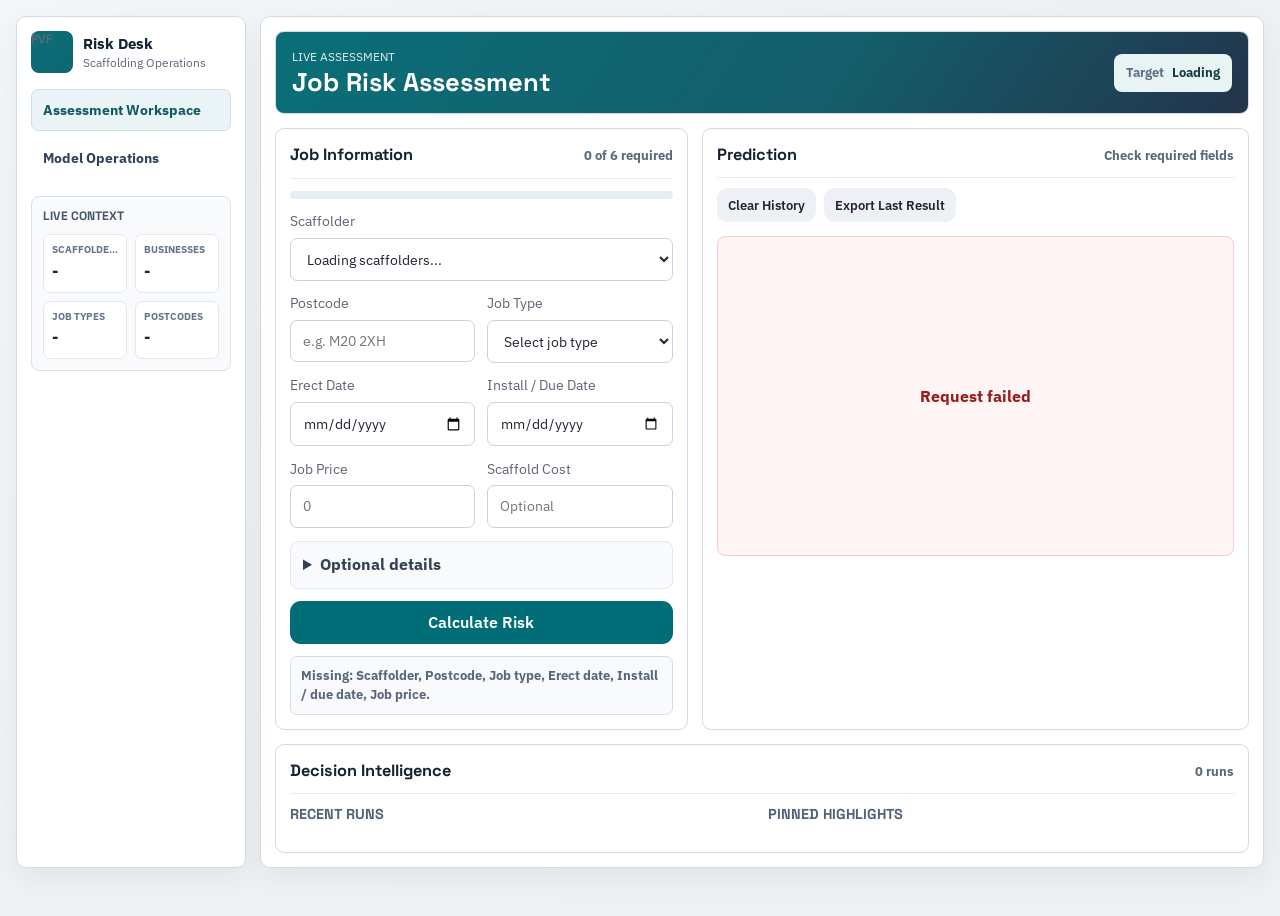
==== templates/worker.html @ be07d706 "Initial commit" ====
<!doctype html>
<html lang="en">
  <head>
    <meta charset="UTF-8" />
    <meta name="viewport" content="width=device-width, initial-scale=1.0" />
    <title>PVF Job Risk Assessment</title>
    <link rel="preconnect" href="https://fonts.googleapis.com" />
    <link rel="preconnect" href="https://fonts.gstatic.com" crossorigin />
    <link
      href="https://fonts.googleapis.com/css2?family=Space+Grotesk:wght@500;600;700&family=IBM+Plex+Sans:wght@400;500;600&display=swap"
      rel="stylesheet"
    />
    <link rel="stylesheet" href="/static/css/style.css" />
  </head>
  <body class="layout-worker ux-v2" data-default-dataset="{{ default_dataset_path }}">
    <main class="shell-v2">
      <aside class="rail-v2">
        <div class="rail-brand">
          <span class="rail-logo">PVF</span>
          <div>
            <strong>Risk Desk</strong>
            <span>Scaffolding Operations</span>
          </div>
        </div>
        <nav class="rail-nav">
          <a class="active" href="/">Assessment Workspace</a>
          <a href="/dev">Model Operations</a>
        </nav>
        <section class="rail-context" aria-label="Operational context">
          <h2>Live Context</h2>
          <div class="rail-context-grid">
            <div>
              <span>Scaffolders</span>
              <strong id="context-scaffolders">-</strong>
            </div>
            <div>
              <span>Businesses</span>
              <strong id="context-businesses">-</strong>
            </div>
            <div>
              <span>Job Types</span>
              <strong id="context-job-types">-</strong>
            </div>
            <div>
              <span>Postcodes</span>
              <strong id="context-postcodes">-</strong>
            </div>
          </div>
        </section>
      </aside>

      <section class="workspace-v2">
        <header class="top-v2">
          <div>
            <p class="kicker-v2">Live Assessment</p>
            <h1>Job Risk Assessment</h1>
          </div>
          <span class="model-v2">
            <span>Target</span>
            <strong id="active-model-label">Loading</strong>
          </span>
        </header>

        <section class="grid-v2">
          <form id="worker-job-form" class="panel-v2 form-v2">
            <div class="panel-head-v2">
              <h2>Job Information</h2>
              <span id="form-progress-label">0 of 6 required</span>
            </div>
            <div class="form-progress-v2" aria-hidden="true">
              <span id="form-progress-bar"></span>
            </div>

            <label>
              Scaffolder
              <select id="scaffold-partner" required>
                <option value="">Loading scaffolders...</option>
              </select>
            </label>

            <div class="risk-row">
              <label>
                Postcode
                <input id="homeowner-postcode" type="text" list="postcode-list" placeholder="e.g. M20 2XH" required />
                <datalist id="postcode-list"></datalist>
              </label>
              <label>
                Job Type
                <select id="scaffold-purpose" required>
                  <option value="">Select job type</option>
                </select>
              </label>
            </div>

            <div class="risk-row">
              <label>
                Erect Date
                <input id="start-date" type="date" required />
              </label>
              <label>
                Install / Due Date
                <input id="due-date" type="date" required />
              </label>
            </div>

            <div class="risk-row">
              <label>
                Job Price
                <input id="budget-revenue" type="number" step="any" placeholder="0" required />
              </label>
              <label>
                Scaffold Cost
                <input id="budget-cost" type="number" step="any" placeholder="Optional" />
              </label>
            </div>

            <details class="risk-optional">
              <summary>Optional details</summary>
              <label>
                Business
                <select id="business-name">
                  <option value="">Loading businesses...</option>
                </select>
              </label>
              <label>
                Scaffold Location
                <select id="scaffold-location">
                  <option value="">Select location</option>
                </select>
              </label>
              <label>
                Notes
                <textarea id="job-notes" rows="3" placeholder="Access, site concerns, client instructions"></textarea>
              </label>
            </details>

            <button id="predict-job-btn" class="btn primary" type="button">Calculate Risk</button>
            <div class="input-readiness" id="input-readiness">
              Complete the required fields to unlock an operational risk assessment.
            </div>
          </form>

          <section class="panel-v2 results-v2" aria-live="polite">
            <div class="panel-head-v2">
              <h2>Prediction</h2>
              <span id="risk-state">Waiting for job details</span>
            </div>
            <div class="app-tools-v2">
              <button id="clear-history-btn" class="btn">Clear History</button>
              <button id="export-last-btn" class="btn">Export Last Result</button>
            </div>
            <div id="worker-output" class="risk-output">
              <div class="risk-empty">
                <strong>No prediction yet</strong>
                <span>Waiting for job details</span>
              </div>
            </div>
          </section>
        </section>

        <section class="panel-v2 intelligence-v2">
          <div class="panel-head-v2">
            <h2>Decision Intelligence</h2>
            <span id="history-count-label">0 runs</span>
          </div>
          <div class="intelligence-grid-v2">
            <section>
              <h3>Recent Runs</h3>
              <div id="history-list" class="history-list"></div>
            </section>
            <section>
              <h3>Pinned Highlights</h3>
              <div id="pinned-highlights" class="pinned-highlights"></div>
            </section>
          </div>
        </section>
      </section>
    </main>

    <script src="/static/js/worker.js"></script>
  </body>
</html>
---- static/css/style.css ----
:root {
  --bg: #f4f6ef;
  --card: #ffffff;
  --ink: #1e2430;
  --muted: #5d6574;
  --line: #d8dde6;
  --primary: #006d77;
  --accent: #d66a2c;
  --primary-soft: #e6f5f7;
  --accent-soft: #fff1e8;
  --shadow: 0 16px 40px rgba(20, 33, 61, 0.08);
}

* {
  box-sizing: border-box;
}

body {
  margin: 0;
  font-family: "IBM Plex Sans", sans-serif;
  color: var(--ink);
  background: #f5f6f8;
  min-height: 100vh;
  line-height: 1.45;
}

.layout-home {
  background: radial-gradient(circle at 10% 20%, #eef5eb 0%, var(--bg) 40%, #f8f4ea 100%);
}

.layout-home .bg-orb {
  position: fixed;
  z-index: 0;
  border-radius: 999px;
  filter: blur(1px);
  opacity: 0.25;
  pointer-events: none;
  animation: float 12s ease-in-out infinite;
}

.layout-home .orb-a {
  width: 420px;
  height: 420px;
  top: -120px;
  right: -100px;
  background: #99d6d8;
}

.layout-home .orb-b {
  width: 360px;
  height: 360px;
  bottom: -120px;
  left: -80px;
  background: #ffd0b6;
  animation-delay: 2s;
}

.page {
  position: relative;
  z-index: 1;
  width: min(1200px, 94vw);
  margin: 2.2rem auto 4rem;
  display: grid;
  gap: 1.25rem;
}

.hero {
  background: linear-gradient(135deg, #0f766e 0%, #2c7a7b 58%, #f4a261 100%);
  color: #fff;
  border-radius: 1.1rem;
  padding: 2rem;
  box-shadow: var(--shadow);
  animation: reveal 0.6s ease;
}

.eyebrow {
  text-transform: uppercase;
  letter-spacing: 0.08em;
  font-size: 0.74rem;
  margin: 0 0 0.5rem;
  opacity: 0.9;
}

h1,
h2,
h3,
h4 {
  font-family: "Space Grotesk", sans-serif;
  margin: 0;
}

h1 {
  font-size: clamp(1.8rem, 3vw, 2.8rem);
  margin-bottom: 0.45rem;
}

h2 {
  margin-bottom: 1rem;
  font-size: 1.3rem;
}

.hero-copy {
  margin: 0;
  max-width: 70ch;
}

.card {
  background: var(--card);
  border: 1px solid rgba(15, 118, 110, 0.14);
  border-radius: 1rem;
  padding: 1.35rem;
  box-shadow: var(--shadow);
  animation: reveal 0.5s ease;
}

.grid {
  display: grid;
  gap: 0.85rem;
}

.grid.two {
  grid-template-columns: repeat(2, minmax(0, 1fr));
}

label {
  display: flex;
  flex-direction: column;
  gap: 0.35rem;
  font-size: 0.9rem;
  color: var(--muted);
}

label.wide {
  grid-column: span 2;
}

input,
select,
textarea,
button {
  font: inherit;
}

input,
select,
textarea {
  width: 100%;
  padding: 0.62rem 0.72rem;
  border: 1px solid var(--line);
  border-radius: 0.65rem;
  background: #fff;
  color: var(--ink);
}

textarea {
  resize: vertical;
}

input:focus,
select:focus,
textarea:focus {
  border-color: var(--primary);
  outline: 2px solid color-mix(in srgb, var(--primary) 30%, transparent);
}

.actions {
  display: flex;
  flex-wrap: wrap;
  gap: 0.6rem;
  margin: 1rem 0 0.45rem;
}

.btn {
  border: none;
  border-radius: 0.68rem;
  padding: 0.62rem 0.92rem;
  font-weight: 600;
  color: var(--ink);
  background: #edf1f6;
  cursor: pointer;
  transition: transform 0.12s ease, box-shadow 0.12s ease, background 0.12s ease;
}

.btn:hover {
  transform: translateY(-1px);
  box-shadow: 0 6px 20px rgba(0, 0, 0, 0.08);
}

.btn.primary {
  color: #fff;
  background: var(--primary);
}

.btn.accent {
  color: #fff;
  background: var(--accent);
}

.output {
  margin-top: 0.75rem;
  border-top: 1px dashed var(--line);
  padding-top: 0.85rem;
}

.output-box {
  background: #f7fafc;
  border: 1px solid #e4ebf4;
  border-radius: 0.75rem;
  padding: 0.8rem;
  overflow: auto;
}

.output-box.error {
  background: #fff5f5;
  border-color: #ffcccd;
}

.pill-row {
  display: flex;
  flex-wrap: wrap;
  gap: 0.55rem;
  margin-bottom: 0.85rem;
}

.pill {
  background: var(--primary-soft);
  border: 1px solid #cdebed;
  border-radius: 999px;
  padding: 0.34rem 0.7rem;
  font-size: 0.84rem;
}

.pill.accent {
  background: var(--accent-soft);
  border-color: #ffd7be;
}

.intake-form {
  margin-top: 0.4rem;
  display: grid;
  grid-template-columns: repeat(3, minmax(0, 1fr));
  gap: 0.8rem;
}

.profile-card {
  background: #f9fbff;
  border: 1px solid #dce5f5;
  border-radius: 0.9rem;
  padding: 0.95rem;
  margin-top: 0.8rem;
}

.profile-title {
  font-size: 1.1rem;
}

.profile-subtitle {
  margin: 0.25rem 0 0.85rem;
  color: var(--muted);
  font-size: 0.9rem;
}

.metrics-grid {
  display: grid;
  grid-template-columns: repeat(4, minmax(0, 1fr));
  gap: 0.55rem;
  margin-bottom: 0.8rem;
}

.metric {
  background: #fff;
  border: 1px solid #e4e9f2;
  border-radius: 0.7rem;
  padding: 0.55rem;
}

.metric .label {
  font-size: 0.76rem;
  color: var(--muted);
}

.metric .value {
  font-family: "Space Grotesk", sans-serif;
  font-size: 1.01rem;
  margin-top: 0.22rem;
}

.profile-columns {
  display: grid;
  grid-template-columns: repeat(2, minmax(0, 1fr));
  gap: 0.7rem;
}

.profile-panel {
  margin-top: 0.65rem;
}

.profile-panel h4 {
  margin-bottom: 0.45rem;
  font-size: 0.97rem;
}

.mini-table {
  background: #fff;
  border: 1px solid #e5e9f2;
  border-radius: 0.7rem;
  overflow: hidden;
}

.mini-table .row {
  display: flex;
  justify-content: space-between;
  gap: 0.5rem;
  padding: 0.45rem 0.55rem;
  border-bottom: 1px solid #eef1f6;
  font-size: 0.84rem;
}

.mini-table .row:last-child {
  border-bottom: none;
}

.table-wrap {
  overflow-x: auto;
  background: #fff;
  border: 1px solid #e5e9f2;
  border-radius: 0.7rem;
}

table {
  width: 100%;
  border-collapse: collapse;
  font-size: 0.83rem;
}

th,
td {
  padding: 0.46rem 0.55rem;
  border-bottom: 1px solid #edf1f7;
  text-align: left;
}

thead th {
  background: #f1f6ff;
}

@keyframes reveal {
  from {
    opacity: 0;
    transform: translateY(10px);
  }
  to {
    opacity: 1;
    transform: translateY(0);
  }
}

@keyframes float {
  0%,
  100% {
    transform: translateY(0);
  }
  50% {
    transform: translateY(14px);
  }
}

@media (max-width: 960px) {
  .grid.two {
    grid-template-columns: 1fr;
  }

  label.wide {
    grid-column: span 1;
  }

  .intake-form {
    grid-template-columns: repeat(2, minmax(0, 1fr));
  }

  .metrics-grid,
  .profile-columns {
    grid-template-columns: repeat(2, minmax(0, 1fr));
  }
}

@media (max-width: 640px) {
  .page {
    width: min(96vw, 1200px);
    margin-top: 1.1rem;
  }

  .hero,
  .card {
    padding: 0.92rem;
  }

  .intake-form,
  .metrics-grid,
  .profile-columns {
    grid-template-columns: 1fr;
  }
}

.worker-shell,
.dev-shell {
  width: min(1240px, calc(100vw - 48px));
  margin: 1.5rem auto 3rem;
  display: grid;
  gap: 14px;
}

.worker-hero,
.dev-hero {
  background: linear-gradient(128deg, #0c7a80 0%, #146f78 62%, #1f2937 100%);
  color: #ffffff;
  border-radius: 8px;
  padding: 18px 20px;
  border: 1px solid #1f5f67;
  box-shadow: 0 12px 34px rgba(16, 24, 40, 0.15);
}

.worker-kicker {
  font-size: 0.76rem;
  letter-spacing: 0.08em;
  text-transform: uppercase;
  margin: 0 0 0.4rem;
  opacity: 0.92;
}

.worker-hero h1,
.dev-hero h1 {
  font-size: clamp(1.55rem, 2.5vw, 2.25rem);
  margin-bottom: 0.35rem;
}

.worker-hero p,
.dev-hero p {
  margin: 0;
  max-width: 72ch;
}

.worker-card {
  background: #fff;
  border: 1px solid #d9e1ea;
  border-radius: 8px;
  padding: 18px;
  box-shadow: 0 10px 26px rgba(16, 24, 40, 0.06);
}

.worker-active-model {
  font-size: 0.9rem;
  margin-bottom: 0.75rem;
  color: #334155;
}

.worker-form,
.dev-grid {
  display: grid;
  grid-template-columns: repeat(2, minmax(0, 1fr));
  gap: 0.9rem;
}

.worker-form-wide {
  grid-column: span 2;
}

.worker-actions {
  display: flex;
  flex-wrap: wrap;
  gap: 0.55rem;
  margin-top: 0.85rem;
}

.worker-footer {
  text-align: center;
  padding: 0.5rem 0 0.2rem;
}

.worker-footer a {
  color: var(--primary);
  text-decoration: none;
  font-weight: 600;
}

.worker-footer a:hover {
  text-decoration: underline;
}

.worker-profile {
  margin-top: 0.75rem;
  border: 1px solid #e2e8f0;
  border-radius: 0.8rem;
  background: #f8fafc;
  padding: 0.8rem;
}

.worker-profile .title {
  font-size: 1rem;
  margin-bottom: 0.55rem;
}

.worker-profile-grid {
  display: grid;
  grid-template-columns: repeat(4, minmax(0, 1fr));
  gap: 0.5rem;
}

.worker-profile-stat {
  border: 1px solid #e4eaf3;
  border-radius: 0.65rem;
  background: #fff;
  padding: 0.48rem;
}

.worker-profile-stat .name {
  color: #64748b;
  font-size: 0.74rem;
}

.worker-profile-stat .value {
  margin-top: 0.22rem;
  font-family: "Space Grotesk", sans-serif;
  font-size: 0.98rem;
}

.dev-active-label {
  margin: 0 0 0.7rem;
  color: #334155;
}

.dev-action-btn {
  min-height: 34px;
  padding: 0 10px;
  border-radius: 6px;
  border: 1px solid #cfd8e4;
  cursor: pointer;
  background: #f8fafc;
  font-weight: 700;
}

.dev-action-btn.active {
  background: #e7f4f2;
  border-color: #b9ddd8;
  color: #155e63;
}

#dev-experiments-table {
  min-width: 980px;
}

.ops-page {
  background: linear-gradient(180deg, #f7fafc 0%, #edf2f5 100%);
}

.ops-page h2 {
  font-size: 1.22rem;
}

.ops-page .worker-kicker {
  letter-spacing: 0;
}

.ops-page .dev-grid,
.ops-page .worker-actions {
  margin-top: 4px;
}

.ops-page .dev-active-label {
  margin: 0 0 12px;
  color: #334155;
}

.ops-page table {
  font-size: 0.82rem;
}

.ops-page thead th {
  position: sticky;
  top: 0;
  z-index: 1;
}

@media (max-width: 860px) {
  .worker-form,
  .dev-grid {
    grid-template-columns: 1fr;
  }

  .worker-form-wide {
    grid-column: span 1;
  }

  .worker-profile-grid {
    grid-template-columns: repeat(2, minmax(0, 1fr));
  }
}

.portal-shell {
  width: min(1440px, 96vw);
  margin: 0 auto;
  padding: 16px 0 40px;
}

.portal-topbar {
  min-height: 72px;
  display: flex;
  align-items: center;
  justify-content: space-between;
  gap: 20px;
  padding: 14px 18px;
  background: #ffffff;
  border: 1px solid #dde3ec;
  border-radius: 8px;
  box-shadow: 0 8px 22px rgba(16, 24, 40, 0.05);
}

.portal-kicker {
  margin: 0 0 2px;
  color: #64748b;
  font-size: 0.76rem;
  font-weight: 700;
  letter-spacing: 0.08em;
  text-transform: uppercase;
}

.portal-topbar h1 {
  font-size: 1.35rem;
  line-height: 1.2;
}

.portal-topbar-actions {
  display: flex;
  align-items: center;
  flex-wrap: wrap;
  gap: 10px;
}

.model-chip,
.topbar-link {
  display: inline-flex;
  align-items: center;
  min-height: 34px;
  border-radius: 6px;
  padding: 0 10px;
  font-size: 0.84rem;
  font-weight: 600;
}

.model-chip {
  color: #0f3f46;
  background: #e7f4f5;
  border: 1px solid #c6e4e7;
}

.topbar-link {
  color: #ffffff;
  background: #1f2937;
  text-decoration: none;
}

.portal-status-grid {
  display: grid;
  grid-template-columns: repeat(4, minmax(0, 1fr));
  gap: 10px;
  margin: 12px 0;
}

.status-tile {
  background: #ffffff;
  border: 1px solid #dde3ec;
  border-radius: 8px;
  padding: 12px;
  min-width: 0;
}

.status-tile span {
  display: block;
  color: #64748b;
  font-size: 0.76rem;
  font-weight: 700;
  text-transform: uppercase;
}

.status-tile strong {
  display: block;
  margin-top: 5px;
  font-size: 0.98rem;
  overflow: hidden;
  text-overflow: ellipsis;
  white-space: nowrap;
}

.portal-layout {
  display: grid;
  grid-template-columns: 216px minmax(0, 1fr);
  align-items: start;
  gap: 12px;
}

.portal-sidebar {
  position: sticky;
  top: 12px;
  display: grid;
  gap: 6px;
  padding: 8px;
  background: #ffffff;
  border: 1px solid #dde3ec;
  border-radius: 8px;
}

.nav-item {
  width: 100%;
  border: 0;
  border-radius: 6px;
  padding: 10px 11px;
  background: transparent;
  color: #334155;
  font-weight: 700;
  text-align: left;
  cursor: pointer;
}

.nav-item:hover,
.nav-item.active {
  background: #edf2f7;
  color: #0f3f46;
}

.portal-workspace {
  display: grid;
  gap: 12px;
}

.portal-form {
  display: grid;
  gap: 12px;
}

.portal-section {
  scroll-margin-top: 14px;
  background: #ffffff;
  border: 1px solid #dde3ec;
  border-radius: 8px;
  padding: 14px;
}

.section-heading {
  display: flex;
  align-items: center;
  justify-content: space-between;
  gap: 12px;
  margin-bottom: 12px;
  padding-bottom: 9px;
  border-bottom: 1px solid #e7ebf1;
}

.section-heading h2 {
  margin: 0;
  font-size: 1rem;
}

.section-heading-row {
  align-items: center;
}

.field-grid {
  display: grid;
  grid-template-columns: repeat(3, minmax(0, 1fr));
  gap: 12px;
}

.field-wide {
  grid-column: span 3;
}

.portal-section label {
  font-size: 0.82rem;
  font-weight: 700;
  color: #475569;
}

.portal-section input,
.portal-section select,
.portal-section textarea {
  min-height: 40px;
  border-radius: 6px;
  border-color: #cfd7e3;
  background: #ffffff;
}

.portal-section select {
  width: 100%;
}

.portal-output {
  display: grid;
  gap: 12px;
}

.empty-state {
  min-height: 88px;
  display: flex;
  align-items: center;
  justify-content: center;
  color: #64748b;
  background: #f8fafc;
  border: 1px dashed #cbd5e1;
  border-radius: 8px;
  font-weight: 600;
}

.prediction-panel {
  border: 1px solid #cbd5e1;
  border-radius: 8px;
  background: #f8fafc;
  padding: 12px;
}

.prediction-headline {
  display: grid;
  grid-template-columns: repeat(3, minmax(0, 1fr));
  gap: 10px;
}

.recommendation-list {
  margin: 12px 0 0;
  padding-left: 20px;
  color: #334155;
}

.recommendation-list li {
  margin: 5px 0;
}

.model-prediction-line {
  margin-top: 12px;
  padding-top: 10px;
  border-top: 1px solid #d7dee9;
  color: #475569;
  font-size: 0.9rem;
  font-weight: 700;
}

.evidence-panel {
  display: grid;
  grid-template-columns: repeat(6, minmax(0, 1fr));
  gap: 10px;
  border: 1px solid #d7dee9;
  border-radius: 8px;
  background: #ffffff;
  padding: 12px;
}

.profile-panel-card {
  background: #ffffff;
  border: 1px solid #d7dee9;
  border-radius: 8px;
  padding: 14px;
}

.profile-panel-card header {
  display: flex;
  align-items: baseline;
  justify-content: space-between;
  gap: 12px;
  margin-bottom: 12px;
}

.profile-panel-card .title {
  font-size: 1rem;
}

.profile-panel-card .subtitle {
  color: #64748b;
  font-size: 0.84rem;
  font-weight: 700;
}

.profile-detail-grid {
  display: grid;
  grid-template-columns: minmax(280px, 0.8fr) minmax(0, 1.2fr);
  gap: 12px;
  margin-top: 12px;
}

.profile-detail-grid h4 {
  font-size: 0.88rem;
  margin: 0 0 8px;
}

@media (max-width: 1100px) {
  .field-grid,
  .prediction-headline {
    grid-template-columns: repeat(2, minmax(0, 1fr));
  }

  .evidence-panel {
    grid-template-columns: repeat(3, minmax(0, 1fr));
  }

  .field-wide {
    grid-column: span 2;
  }

  .portal-status-grid {
    grid-template-columns: repeat(2, minmax(0, 1fr));
  }

  .profile-detail-grid {
    grid-template-columns: 1fr;
  }
}

@media (max-width: 760px) {
  .portal-topbar,
  .portal-topbar-actions {
    align-items: stretch;
    flex-direction: column;
  }

  .portal-layout {
    grid-template-columns: 1fr;
  }

  .portal-sidebar {
    position: static;
    grid-template-columns: repeat(2, minmax(0, 1fr));
  }

  .field-grid,
  .prediction-headline,
  .evidence-panel,
  .portal-status-grid {
    grid-template-columns: 1fr;
  }

  .field-wide {
    grid-column: span 1;
  }
}

.layout-worker {
  background:
    linear-gradient(180deg, #f8fafc 0%, #eef3f5 100%),
    #f3f6f8;
}

.risk-shell {
  width: min(1240px, calc(100vw - 48px));
  margin: 0 auto;
  padding: 24px 0 42px;
  display: grid;
  gap: 14px;
}

.risk-topbar {
  min-height: 82px;
  display: flex;
  align-items: center;
  justify-content: space-between;
  gap: 18px;
  padding: 16px 18px;
  background: rgba(255, 255, 255, 0.96);
  border: 1px solid #d9e1ea;
  border-radius: 8px;
  box-shadow: 0 12px 34px rgba(16, 24, 40, 0.07);
}

.risk-brand {
  display: flex;
  align-items: center;
  gap: 14px;
  min-width: 0;
}

.risk-logo {
  width: 46px;
  height: 46px;
  display: grid;
  place-items: center;
  flex: 0 0 auto;
  border-radius: 8px;
  color: #ffffff;
  background: #087d83;
  font-family: "Space Grotesk", sans-serif;
  font-size: 0.86rem;
  font-weight: 700;
}

.risk-topbar p {
  margin: 0 0 2px;
  color: #64748b;
  font-size: 0.76rem;
  font-weight: 700;
  letter-spacing: 0;
  text-transform: uppercase;
}

.risk-topbar h1 {
  font-size: 1.5rem;
  line-height: 1.15;
}

.risk-topbar-actions {
  display: flex;
  align-items: center;
  justify-content: flex-end;
  flex-wrap: wrap;
  gap: 10px;
}

.risk-model-chip,
.risk-topbar a {
  min-height: 38px;
  display: inline-flex;
  align-items: center;
  border-radius: 8px;
  font-size: 0.86rem;
  font-weight: 700;
  white-space: nowrap;
}

.risk-model-chip {
  gap: 8px;
  max-width: 300px;
  padding: 0 11px;
  color: #134e4a;
  background: #e7f4f2;
  border: 1px solid #cce4e1;
}

.risk-model-chip span {
  color: #64748b;
}

.risk-model-chip strong {
  min-width: 0;
  overflow: hidden;
  text-overflow: ellipsis;
}

.risk-topbar a {
  color: #ffffff;
  text-decoration: none;
  padding: 0 12px;
  background: #1f2937;
  border: 1px solid #1f2937;
}

.risk-topbar a:hover {
  background: #0f172a;
}

.risk-layout {
  display: grid;
  grid-template-columns: minmax(390px, 0.82fr) minmax(0, 1.18fr);
  gap: 14px;
  align-items: start;
}

.risk-layout > * {
  min-width: 0;
}

.risk-form,
.risk-results {
  background: #ffffff;
  border: 1px solid #d9e1ea;
  border-radius: 8px;
  padding: 18px;
  box-shadow: 0 12px 34px rgba(16, 24, 40, 0.06);
}

.risk-form {
  display: grid;
  align-content: start;
  gap: 15px;
  overflow-x: hidden;
}

.risk-results {
  display: grid;
  grid-template-rows: auto 1fr;
  min-height: 531px;
}

.risk-form * {
  min-width: 0;
}

.risk-form-heading,
.risk-results-heading {
  display: flex;
  align-items: baseline;
  justify-content: space-between;
  gap: 12px;
  padding-bottom: 11px;
  border-bottom: 1px solid #e8edf3;
  min-width: 0;
}

.risk-form-heading h2,
.risk-results-heading h2 {
  margin: 0;
  font-size: 1.03rem;
  min-width: 0;
}

.risk-form-heading span,
.risk-results-heading span {
  color: #64748b;
  font-size: 0.82rem;
  font-weight: 700;
  min-width: 0;
  max-width: 18rem;
  overflow: hidden;
  white-space: nowrap;
  text-overflow: ellipsis;
  text-align: right;
}

.risk-row {
  display: grid;
  grid-template-columns: repeat(2, minmax(0, 1fr));
  gap: 12px;
}

.risk-form label {
  color: #475569;
  font-size: 0.82rem;
  font-weight: 700;
  min-width: 0;
  width: 100%;
  max-width: 100%;
}

.risk-form input,
.risk-form select,
.risk-form textarea {
  min-width: 0;
  width: 100%;
  max-width: 100%;
  display: block;
  min-height: 44px;
  border-radius: 6px;
  border-color: #cbd5e1;
  box-sizing: border-box;
  transition: border-color 0.14s ease, box-shadow 0.14s ease, background 0.14s ease;
}

.risk-form input:hover,
.risk-form select:hover,
.risk-form textarea:hover {
  border-color: #aeb9c8;
}

.risk-form select {
  inline-size: 100%;
  max-inline-size: 100%;
  field-sizing: fixed;
  overflow: hidden;
  white-space: nowrap;
  text-overflow: ellipsis;
}

.risk-form textarea {
  min-height: 94px;
}

.risk-optional {
  border: 1px solid #e2e8f0;
  border-radius: 8px;
  padding: 11px 12px;
  background: #f8fafc;
}

.risk-optional summary {
  cursor: pointer;
  color: #334155;
  font-weight: 700;
}

.risk-optional[open] {
  display: grid;
  gap: 12px;
}

.risk-optional[open] summary {
  margin-bottom: 2px;
}

.risk-form > .btn.primary {
  min-height: 46px;
  border-radius: 6px;
  background: #087d83;
  box-shadow: 0 8px 18px rgba(8, 125, 131, 0.18);
}

.risk-form > .btn.primary:hover {
  background: #076b70;
}

.risk-output {
  min-height: 0;
  display: grid;
  gap: 14px;
  align-content: start;
  padding-top: 14px;
}

.risk-empty,
.risk-error {
  min-height: 320px;
  display: grid;
  place-items: center;
  border-radius: 8px;
  font-weight: 700;
  text-align: center;
}

.risk-empty {
  align-content: center;
  gap: 4px;
  color: #64748b;
  background: #f8fafc;
  border: 1px dashed #cbd5e1;
}

.risk-empty strong {
  color: #334155;
}

.risk-empty span {
  font-size: 0.9rem;
}

.risk-error {
  color: #991b1b;
  background: #fff5f5;
  border: 1px solid #fecaca;
  padding: 18px;
}

.risk-summary,
.risk-recommendations,
.risk-evidence {
  border: 1px solid #dbe2eb;
  border-radius: 8px;
  background: #f8fafc;
  padding: 14px;
}

.risk-summary {
  display: grid;
  gap: 12px;
}

.risk-summary h3,
.risk-recommendations h3,
.risk-evidence h3 {
  margin: 0;
  font-size: 0.96rem;
}

.risk-summary-grid,
.risk-evidence-grid {
  display: grid;
  grid-template-columns: repeat(4, minmax(0, 1fr));
  gap: 10px;
}

.risk-summary-item,
.risk-evidence-item {
  min-width: 0;
  border-left: 3px solid #d0d8e3;
  padding-left: 10px;
}

.risk-summary-item span,
.risk-evidence-item span {
  display: block;
  color: #64748b;
  font-size: 0.74rem;
  font-weight: 800;
  text-transform: uppercase;
}

.risk-summary-item strong,
.risk-evidence-item strong {
  display: block;
  margin-top: 4px;
  overflow: hidden;
  color: #1e293b;
  font-size: 0.95rem;
  text-overflow: ellipsis;
  white-space: nowrap;
}

.risk-metric-grid {
  display: grid;
  grid-template-columns: repeat(2, minmax(0, 1fr));
  gap: 12px;
}

.risk-metric {
  min-height: 132px;
  display: grid;
  gap: 7px;
  align-content: start;
  border: 1px solid #dbe2eb;
  border-radius: 8px;
  padding: 15px;
  background: #ffffff;
}

.risk-metric span {
  color: #475569;
  font-size: 0.78rem;
  font-weight: 800;
  text-transform: uppercase;
}

.risk-metric strong {
  font-family: "Space Grotesk", sans-serif;
  font-size: 2.18rem;
  line-height: 1;
}

.risk-metric em {
  color: #64748b;
  font-style: normal;
  font-weight: 800;
}

.risk-metric p {
  margin: 0;
  color: #64748b;
  font-size: 0.82rem;
}

.risk-low {
  border-left: 5px solid #15803d;
}

.risk-medium {
  border-left: 5px solid #b7791f;
}

.risk-high {
  border-left: 5px solid #dc2626;
}

.risk-recommendations {
  background: #fffaf0;
  border-color: #f3d19c;
}

.risk-recommendations ul {
  margin: 10px 0 0;
  padding-left: 18px;
  color: #334155;
}

.risk-recommendations li {
  margin: 6px 0;
}

.risk-evidence-grid {
  margin-top: 10px;
}

@media (max-width: 1100px) {
  .risk-summary-grid,
  .risk-evidence-grid {
    grid-template-columns: repeat(2, minmax(0, 1fr));
  }
}

@media (max-width: 900px) {
  .risk-layout,
  .risk-row,
  .risk-metric-grid {
    grid-template-columns: 1fr;
  }

  .risk-topbar {
    align-items: stretch;
    flex-direction: column;
    padding: 14px;
  }

  .risk-topbar-actions {
    align-items: stretch;
    justify-content: flex-start;
  }

  .risk-model-chip,
  .risk-topbar a {
    justify-content: center;
  }

  .risk-form-heading,
  .risk-results-heading {
    align-items: flex-start;
    flex-direction: column;
    gap: 6px;
  }

  .risk-form-heading span,
  .risk-results-heading span {
    max-width: 100%;
    text-align: left;
  }

  .risk-shell {
    width: min(96vw, 1220px);
    padding-top: 14px;
  }

  .risk-metric strong {
    font-size: 1.95rem;
  }
}

@media (max-width: 560px) {
  .risk-shell {
    width: min(calc(100vw - 24px), 1220px);
  }

  .risk-brand {
    align-items: flex-start;
  }

  .risk-logo {
    width: 40px;
    height: 40px;
  }

  .risk-topbar h1 {
    font-size: 1.25rem;
  }

  .risk-summary-grid,
  .risk-evidence-grid {
    grid-template-columns: 1fr;
  }

  .risk-form,
  .risk-results {
    padding: 14px;
  }
}

/* UX V2 full redesign */
.ux-v2 {
  --ux-bg: #edf1f4;
  --ux-surface: #ffffff;
  --ux-surface-soft: #f8fafb;
  --ux-ink: #152232;
  --ux-muted: #5b697b;
  --ux-line: #d3dce6;
  --ux-brand: #0a6f78;
  --ux-brand-dark: #22324a;
  background: radial-gradient(circle at 0% 0%, #f4f7f8 0%, var(--ux-bg) 68%);
  color: var(--ux-ink);
}

.ux-v2 .shell-v2 {
  width: min(1360px, calc(100vw - 32px));
  margin: 16px auto 30px;
  display: grid;
  grid-template-columns: 230px minmax(0, 1fr);
  gap: 14px;
}

.ux-v2 .rail-v2,
.ux-v2 .workspace-v2 {
  border: 1px solid var(--ux-line);
  border-radius: 10px;
  background: var(--ux-surface);
  box-shadow: 0 10px 30px rgba(16, 24, 40, 0.06);
}

.ux-v2 .rail-v2 {
  padding: 14px;
  display: grid;
  align-content: start;
  gap: 16px;
  position: sticky;
  top: 12px;
  min-height: calc(100vh - 48px);
}

.ux-v2 .rail-brand {
  display: flex;
  align-items: center;
  gap: 10px;
}

.ux-v2 .rail-logo {
  width: 42px;
  height: 42px;
  display: grid;
  place-items: center;
  border-radius: 8px;
  background: linear-gradient(145deg, var(--ux-brand) 0%, #0f6672 100%);
  color: #fff;
  font-family: "Space Grotesk", sans-serif;
  font-weight: 700;
}

.ux-v2 .rail-brand strong {
  display: block;
  font-size: 0.95rem;
}

.ux-v2 .rail-brand span {
  display: block;
  color: var(--ux-muted);
  font-size: 0.76rem;
}

.ux-v2 .rail-nav {
  display: grid;
  gap: 6px;
}

.ux-v2 .rail-nav a {
  text-decoration: none;
  color: #304258;
  font-weight: 700;
  font-size: 0.88rem;
  border: 1px solid transparent;
  border-radius: 7px;
  padding: 10px 11px;
}

.ux-v2 .rail-nav a:hover,
.ux-v2 .rail-nav a.active {
  background: #eaf4f6;
  border-color: #cde2e8;
  color: #0f5960;
}

.ux-v2 .rail-context {
  border: 1px solid #d7e1eb;
  border-radius: 8px;
  padding: 11px;
  background: #f8fafc;
}

.ux-v2 .rail-context h2 {
  margin: 0 0 9px;
  color: #475569;
  font-size: 0.76rem;
  letter-spacing: 0;
  text-transform: uppercase;
}

.ux-v2 .rail-context-grid {
  display: grid;
  grid-template-columns: repeat(2, minmax(0, 1fr));
  gap: 8px;
}

.ux-v2 .rail-context-grid div {
  min-width: 0;
  border: 1px solid #e2e8f0;
  border-radius: 7px;
  padding: 8px;
  background: #ffffff;
}

.ux-v2 .rail-context-grid span,
.ux-v2 .ops-kpi span,
.ux-v2 .ops-stat span {
  display: block;
  color: #64748b;
  overflow: hidden;
  font-size: 0.7rem;
  font-weight: 800;
  text-overflow: ellipsis;
  text-transform: uppercase;
  white-space: nowrap;
}

.ux-v2 .rail-context-grid strong {
  display: block;
  margin-top: 3px;
  color: #16283a;
  font-size: 1rem;
}

.ux-v2 .rail-context-grid span {
  font-size: 0.6rem;
}

.ux-v2 .workspace-v2 {
  padding: 14px;
  display: grid;
  gap: 14px;
}

.ux-v2 .top-v2 {
  display: flex;
  justify-content: space-between;
  align-items: center;
  gap: 12px;
  border: 1px solid var(--ux-line);
  border-radius: 9px;
  padding: 14px 16px;
  background: linear-gradient(125deg, #0a6f78 0%, #145d6a 58%, #23344b 100%);
  color: #fff;
}

.ux-v2 .kicker-v2 {
  margin: 0 0 2px;
  font-size: 0.72rem;
  text-transform: uppercase;
  letter-spacing: 0;
  opacity: 0.88;
}

.ux-v2 .top-v2 h1 {
  margin: 0;
  font-size: 1.6rem;
  line-height: 1.14;
}

.ux-v2 .model-v2,
.ux-v2 .top-link-v2 {
  min-height: 38px;
  border-radius: 8px;
  display: inline-flex;
  align-items: center;
  padding: 0 12px;
  font-size: 0.84rem;
  font-weight: 700;
}

.ux-v2 .model-v2 {
  gap: 8px;
  color: #123f44;
  background: #e8f3f4;
}

.ux-v2 .model-v2 span {
  color: #5c7186;
}

.ux-v2 .top-link-v2 {
  text-decoration: none;
  color: #fff;
  background: rgba(255, 255, 255, 0.12);
  border: 1px solid rgba(255, 255, 255, 0.24);
}

.ux-v2 .ops-kpi-grid {
  display: grid;
  grid-template-columns: repeat(4, minmax(0, 1fr));
  gap: 10px;
}

.ux-v2 .ops-kpi,
.ux-v2 .ops-stat {
  min-width: 0;
  border: 1px solid #d7e1eb;
  border-radius: 8px;
  padding: 12px;
  background: #ffffff;
}

.ux-v2 .ops-kpi strong,
.ux-v2 .ops-stat strong {
  display: block;
  margin-top: 5px;
  overflow: hidden;
  color: #16283a;
  font-size: 1rem;
  text-overflow: ellipsis;
  white-space: nowrap;
}

.ux-v2 .ops-output-grid {
  display: grid;
  gap: 12px;
}

.ux-v2 .ops-stat-grid {
  display: grid;
  grid-template-columns: repeat(4, minmax(0, 1fr));
  gap: 10px;
}

.ux-v2 .ops-three-grid {
  display: grid;
  grid-template-columns: repeat(3, minmax(0, 1fr));
  gap: 12px;
}

.ux-v2 .ops-subpanel {
  min-width: 0;
  border: 1px solid #d7e1eb;
  border-radius: 8px;
  padding: 12px;
  background: #fbfcfd;
}

.ux-v2 .ops-subpanel h3 {
  margin: 0 0 10px;
  color: #475569;
  font-size: 0.88rem;
  text-transform: uppercase;
}

.ux-v2 .target-chip-list {
  display: flex;
  flex-wrap: wrap;
  gap: 7px;
}

.ux-v2 .target-chip {
  max-width: 100%;
  border: 1px solid #cbd8e5;
  border-radius: 999px;
  padding: 5px 9px;
  background: #ffffff;
  color: #27384d;
  cursor: pointer;
  font-size: 0.78rem;
  font-weight: 800;
}

.ux-v2 .target-chip:hover {
  border-color: #9fc9d0;
  color: #0f5960;
  background: #edf8fa;
}

.ux-v2 .target-chip.static {
  cursor: default;
}

.ux-v2 .compact-table table {
  min-width: 0;
}

.ux-v2 .compact-table td,
.ux-v2 .compact-table th {
  padding: 0.42rem 0.5rem;
  vertical-align: top;
}

.ux-v2 .feature-list {
  display: grid;
  gap: 7px;
}

.ux-v2 .feature-row {
  display: flex;
  align-items: center;
  justify-content: space-between;
  gap: 10px;
  border: 1px solid #e2e8f0;
  border-radius: 7px;
  padding: 8px 10px;
  background: #ffffff;
}

.ux-v2 .feature-row span {
  min-width: 0;
  overflow: hidden;
  color: #304258;
  font-size: 0.8rem;
  font-weight: 700;
  text-overflow: ellipsis;
  white-space: nowrap;
}

.ux-v2 .feature-row strong {
  color: #0f5960;
  font-size: 0.8rem;
  white-space: nowrap;
}

.ux-v2 .dev-actions-cell {
  min-width: 142px;
  white-space: nowrap;
}

.ux-v2 .dev-actions-cell .dev-action-btn {
  margin: 0 6px 4px 0;
}

.ux-v2 .ops-muted {
  margin: 0;
  color: #64748b;
  font-size: 0.84rem;
  font-weight: 700;
}

.ux-v2 .grid-v2 {
  display: grid;
  grid-template-columns: minmax(360px, 0.86fr) minmax(0, 1.14fr);
  gap: 14px;
}

.ux-v2 .panel-v2 {
  border: 1px solid var(--ux-line);
  border-radius: 9px;
  background: var(--ux-surface);
  padding: 14px;
  animation: panel-rise 320ms ease;
}

.ux-v2 .panel-head-v2 {
  display: flex;
  justify-content: space-between;
  align-items: baseline;
  gap: 10px;
  border-bottom: 1px solid #e7edf3;
  padding-bottom: 10px;
}

.ux-v2 .panel-head-v2 h2 {
  margin: 0;
  font-size: 1.02rem;
}

.ux-v2 .panel-head-v2 span {
  color: var(--ux-muted);
  font-size: 0.8rem;
  font-weight: 700;
}

.ux-v2 .form-v2 {
  display: grid;
  gap: 12px;
}

.ux-v2 .form-progress-v2 {
  height: 8px;
  overflow: hidden;
  border-radius: 999px;
  background: #e6edf3;
}

.ux-v2 .form-progress-v2 span {
  display: block;
  width: 0;
  height: 100%;
  border-radius: inherit;
  background: #0a6f78;
  transition: width 180ms ease;
}

.ux-v2 .input-readiness {
  border: 1px solid #d7dee8;
  border-radius: 7px;
  padding: 9px 10px;
  color: #58677a;
  background: #f8fafc;
  font-size: 0.82rem;
  font-weight: 700;
}

.ux-v2 .input-readiness.ready {
  color: #14532d;
  border-color: #bfe4cc;
  background: #f0fbf4;
}

.ux-v2 .results-v2 {
  min-height: 520px;
}

.ux-v2 .app-tools-v2 {
  margin-top: 10px;
  display: flex;
  flex-wrap: wrap;
  gap: 8px;
}

.ux-v2 .app-tools-v2 .btn {
  min-height: 34px;
  font-size: 0.82rem;
  padding: 0 11px;
}

.ux-v2 .risk-output {
  gap: 12px;
}

.ux-v2 .risk-summary,
.ux-v2 .risk-evidence,
.ux-v2 .risk-recommendations,
.ux-v2 .risk-breakdown,
.ux-v2 .risk-brief,
.ux-v2 .risk-bars-panel {
  border-color: #cfdae6;
  background: #fbfcfd;
}

.ux-v2 .risk-summary h3,
.ux-v2 .risk-evidence h3,
.ux-v2 .risk-recommendations h3,
.ux-v2 .risk-breakdown h3,
.ux-v2 .risk-brief h3,
.ux-v2 .risk-bars-panel h3 {
  font-size: 0.92rem;
  letter-spacing: 0;
  text-transform: uppercase;
  color: #475569;
}

.ux-v2 .risk-summary-grid,
.ux-v2 .risk-evidence-grid {
  grid-template-columns: repeat(2, minmax(0, 1fr));
  gap: 8px;
}

.ux-v2 .risk-summary-item,
.ux-v2 .risk-evidence-item,
.ux-v2 .risk-brief-item {
  border-left: 0;
  border-radius: 7px;
  border: 1px solid #e2e8f0;
  background: #fff;
  padding: 9px 10px;
}

.ux-v2 .risk-metric-grid {
  grid-template-columns: repeat(3, minmax(0, 1fr));
  gap: 10px;
}

.ux-v2 .risk-metric {
  min-height: 150px;
  border-radius: 8px;
  padding: 13px;
  box-shadow: 0 4px 14px rgba(15, 23, 42, 0.05);
}

.ux-v2 .risk-metric strong {
  font-size: 2rem;
}

.ux-v2 .risk-metric p {
  font-size: 0.79rem;
  line-height: 1.35;
}

.ux-v2 .risk-breakdown-grid {
  margin-top: 10px;
  display: grid;
  gap: 6px;
}

.ux-v2 .risk-breakdown-row {
  min-height: 38px;
  border: 1px solid #e2e8f0;
  border-radius: 7px;
  padding: 8px 10px;
  display: flex;
  justify-content: space-between;
  align-items: center;
  gap: 10px;
  background: #fff;
}

.ux-v2 .risk-breakdown-row span {
  color: #516176;
  font-size: 0.82rem;
  font-weight: 700;
}

.ux-v2 .risk-breakdown-row strong {
  color: #18283a;
  font-size: 0.82rem;
  white-space: nowrap;
}

.ux-v2 .risk-brief,
.ux-v2 .risk-bars-panel,
.ux-v2 .technical-payload {
  border: 1px solid #cfdae6;
  border-radius: 8px;
  padding: 14px;
}

.ux-v2 .risk-brief {
  border-left: 5px solid #0a6f78;
}

.ux-v2 .risk-brief.decision-medium {
  border-left-color: #b7791f;
  background: #fffaf2;
}

.ux-v2 .risk-brief.decision-high {
  border-left-color: #dc2626;
  background: #fff7f7;
}

.ux-v2 .risk-brief-grid {
  margin-top: 10px;
  display: grid;
  grid-template-columns: repeat(3, minmax(0, 1fr));
  gap: 8px;
}

.ux-v2 .risk-bars {
  display: grid;
  gap: 9px;
  margin-top: 10px;
}

.ux-v2 .risk-bar-row {
  min-width: 0;
  border: 1px solid #e2e8f0;
  border-radius: 8px;
  padding: 10px;
  background: #ffffff;
}

.ux-v2 .risk-bar-head {
  display: flex;
  align-items: baseline;
  justify-content: space-between;
  gap: 10px;
}

.ux-v2 .risk-bar-head strong,
.ux-v2 .risk-bar-head span {
  font-size: 0.82rem;
}

.ux-v2 .risk-bar-head span {
  color: #475569;
  font-weight: 800;
  white-space: nowrap;
}

.ux-v2 .risk-bar-track {
  height: 8px;
  overflow: hidden;
  border-radius: 999px;
  margin: 8px 0 6px;
  background: #e7edf3;
}

.ux-v2 .risk-bar-track span {
  display: block;
  height: 100%;
  border-radius: inherit;
  background: #15803d;
}

.ux-v2 .risk-bar-row.risk-medium .risk-bar-track span {
  background: #b7791f;
}

.ux-v2 .risk-bar-row.risk-high .risk-bar-track span {
  background: #dc2626;
}

.ux-v2 .risk-bar-row p {
  margin: 0;
  color: #64748b;
  font-size: 0.8rem;
  line-height: 1.35;
}

.ux-v2 .technical-payload {
  background: #ffffff;
}

.ux-v2 .technical-payload summary {
  cursor: pointer;
  color: #475569;
  font-size: 0.86rem;
  font-weight: 800;
}

.ux-v2 .technical-payload pre {
  max-height: 360px;
  overflow: auto;
  margin: 12px 0 0;
  border: 1px solid #dce4ee;
  border-radius: 7px;
  padding: 11px;
  background: #f8fafc;
  color: #1e293b;
  font-size: 0.78rem;
}

.ux-v2 .risk-recommendations {
  border-color: #e8d2ab;
  background: #fffaf2;
}

.ux-v2 .risk-recommendations li {
  line-height: 1.4;
}

.ux-v2 .intelligence-v2 h3 {
  margin: 0 0 8px;
  font-size: 0.9rem;
  text-transform: uppercase;
  color: #516176;
}

.ux-v2 .intelligence-grid-v2 {
  margin-top: 10px;
  display: grid;
  grid-template-columns: repeat(2, minmax(0, 1fr));
  gap: 12px;
}

.ux-v2 .history-list,
.ux-v2 .pinned-highlights {
  display: grid;
  gap: 8px;
}

.ux-v2 .history-empty {
  min-height: 58px;
  border: 1px dashed #d3dce6;
  border-radius: 8px;
  background: #fbfcfd;
  display: grid;
  place-items: center;
  color: #64748b;
  font-size: 0.82rem;
  font-weight: 700;
}

.ux-v2 .history-row {
  border: 1px solid #dee7ef;
  border-radius: 8px;
  background: #fff;
  padding: 9px 10px;
  display: grid;
  gap: 5px;
}

.ux-v2 .history-row header {
  display: flex;
  justify-content: space-between;
  gap: 8px;
}

.ux-v2 .history-row header strong {
  font-size: 0.84rem;
}

.ux-v2 .history-row header span,
.ux-v2 .history-row p {
  margin: 0;
  color: #66768a;
  font-size: 0.76rem;
}

.ux-v2 .history-metrics {
  display: flex;
  flex-wrap: wrap;
  gap: 6px;
}

.ux-v2 .history-metrics span {
  border-radius: 999px;
  border: 1px solid #d7e3ef;
  padding: 2px 7px;
  font-size: 0.74rem;
  color: #304258;
  background: #f8fafc;
}

.ux-v2 .highlight-row {
  border: 1px solid #dee7ef;
  border-radius: 8px;
  background: #fff;
  padding: 9px 10px;
  display: grid;
  gap: 4px;
}

.ux-v2 .highlight-row span {
  color: #66768a;
  font-size: 0.76rem;
  font-weight: 700;
}

.ux-v2 .highlight-row strong {
  color: #17283b;
  font-size: 0.82rem;
}

@keyframes panel-rise {
  from {
    opacity: 0;
    transform: translateY(6px);
  }
  to {
    opacity: 1;
    transform: translateY(0);
  }
}

.ux-v2 input,
.ux-v2 select,
.ux-v2 textarea {
  border: 1px solid #c8d4df;
  border-radius: 7px;
  min-height: 42px;
}

.ux-v2 .table-wrap {
  border-color: var(--ux-line);
}

.ux-v2 .output-box {
  border-radius: 8px;
}

@media (max-width: 1060px) {
  .ux-v2 .shell-v2 {
    grid-template-columns: 1fr;
  }

  .ux-v2 .rail-v2 {
    position: static;
    min-height: auto;
  }

  .ux-v2 .grid-v2 {
    grid-template-columns: 1fr;
  }

  .ux-v2 .risk-metric-grid {
    grid-template-columns: repeat(2, minmax(0, 1fr));
  }

  .ux-v2 .intelligence-grid-v2 {
    grid-template-columns: 1fr;
  }

  .ux-v2 .ops-kpi-grid,
  .ux-v2 .ops-stat-grid,
  .ux-v2 .ops-three-grid,
  .ux-v2 .risk-brief-grid {
    grid-template-columns: repeat(2, minmax(0, 1fr));
  }
}

@media (max-width: 720px) {
  .ux-v2 .shell-v2 {
    width: min(calc(100vw - 16px), 1360px);
    margin-top: 8px;
  }

  .ux-v2 .top-v2 {
    flex-direction: column;
    align-items: flex-start;
  }

  .ux-v2 .top-v2 h1 {
    font-size: 1.32rem;
  }

  .ux-v2 .panel-v2,
  .ux-v2 .workspace-v2 {
    padding: 12px;
  }

  .ux-v2 .risk-metric-grid,
  .ux-v2 .risk-summary-grid,
  .ux-v2 .risk-evidence-grid,
  .ux-v2 .risk-brief-grid,
  .ux-v2 .ops-kpi-grid,
  .ux-v2 .ops-stat-grid,
  .ux-v2 .ops-three-grid {
    grid-template-columns: 1fr;
  }

  .ux-v2 .risk-breakdown-row {
    align-items: flex-start;
    flex-direction: column;
  }

  .ux-v2 .risk-breakdown-row strong {
    white-space: normal;
  }

  .ux-v2 .risk-bar-head,
  .ux-v2 .feature-row {
    align-items: flex-start;
    flex-direction: column;
  }

  .ux-v2 .risk-bar-head span,
  .ux-v2 .feature-row strong {
    white-space: normal;
  }
}
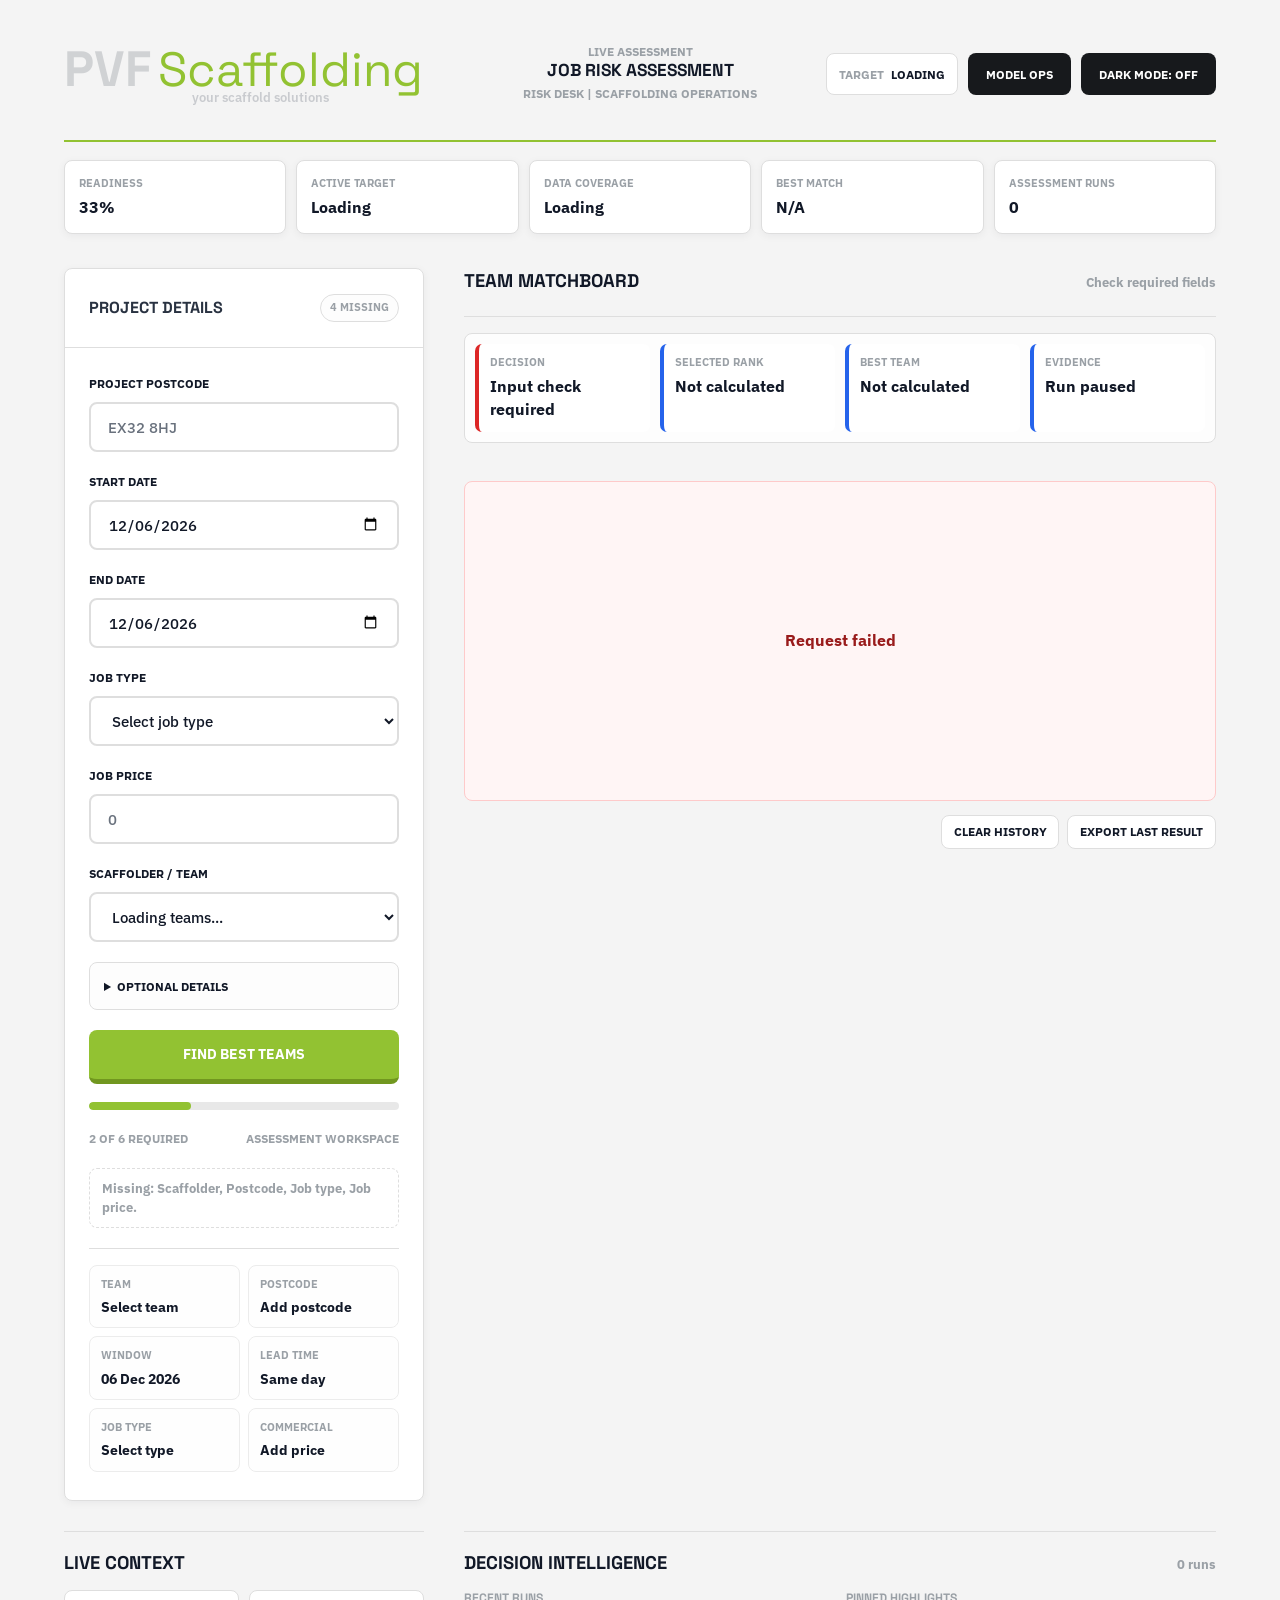
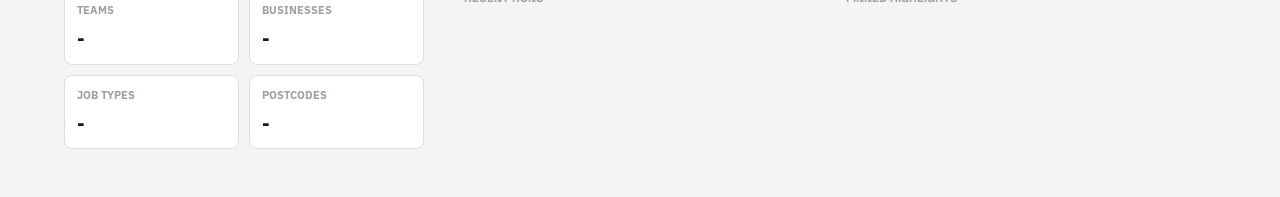
==== commit 8e7e77d4: "Add script to create GDPR-safe dataset from raw export - Introduced `create_gdpr_safe_dataset.py` to" ====
--- a/templates/worker.html
+++ b/templates/worker.html
@@ -12,110 +12,105 @@
     />
     <link rel="stylesheet" href="/static/css/style.css" />
   </head>
-  <body class="layout-worker ux-v2" data-default-dataset="{{ default_dataset_path }}">
-    <main class="shell-v2">
-      <aside class="rail-v2">
-        <div class="rail-brand">
-          <span class="rail-logo">PVF</span>
-          <div>
-            <strong>Risk Desk</strong>
-            <span>Scaffolding Operations</span>
-          </div>
+  <body class="layout-worker ux-v2 pvf-calculator" data-default-dataset="{{ default_dataset_path }}">
+    <main class="pvf-shell">
+      <header class="pvf-header">
+        <a class="pvf-brand" href="/" aria-label="PVF Scaffolding">
+          <span class="pvf-brand-main">
+            <span class="pvf-brand-pvf">PVF</span>
+            <span class="pvf-brand-scaffolding">Scaffolding</span>
+          </span>
+          <span class="pvf-brand-tagline">your scaffold solutions</span>
+        </a>
+        <div class="pvf-page-title">
+          <p>Live Assessment</p>
+          <h1>Job Risk Assessment</h1>
+          <span>Risk Desk | Scaffolding Operations</span>
         </div>
-        <nav class="rail-nav">
-          <a class="active" href="/">Assessment Workspace</a>
-          <a href="/dev">Model Operations</a>
-        </nav>
-        <section class="rail-context" aria-label="Operational context">
-          <h2>Live Context</h2>
-          <div class="rail-context-grid">
-            <div>
-              <span>Scaffolders</span>
-              <strong id="context-scaffolders">-</strong>
-            </div>
-            <div>
-              <span>Businesses</span>
-              <strong id="context-businesses">-</strong>
-            </div>
-            <div>
-              <span>Job Types</span>
-              <strong id="context-job-types">-</strong>
-            </div>
-            <div>
-              <span>Postcodes</span>
-              <strong id="context-postcodes">-</strong>
-            </div>
-          </div>
-        </section>
-      </aside>
-
-      <section class="workspace-v2">
-        <header class="top-v2">
-          <div>
-            <p class="kicker-v2">Live Assessment</p>
-            <h1>Job Risk Assessment</h1>
-          </div>
-          <span class="model-v2">
+        <div class="pvf-header-actions">
+          <span class="pvf-target-chip">
             <span>Target</span>
             <strong id="active-model-label">Loading</strong>
           </span>
-        </header>
-
-        <section class="grid-v2">
-          <form id="worker-job-form" class="panel-v2 form-v2">
-            <div class="panel-head-v2">
-              <h2>Job Information</h2>
-              <span id="form-progress-label">0 of 6 required</span>
-            </div>
-            <div class="form-progress-v2" aria-hidden="true">
-              <span id="form-progress-bar"></span>
-            </div>
-
-            <label>
-              Scaffolder
+          <a class="pvf-ops-link" href="/dev">Model Ops</a>
+          <button id="theme-toggle" class="pvf-dark-toggle" type="button">Dark Mode: Off</button>
+        </div>
+      </header>
+
+      <div class="pvf-rule" aria-hidden="true"></div>
+
+      <section class="pvf-command-strip" aria-label="Assessment overview">
+        <article class="pvf-command-card">
+          <span>Readiness</span>
+          <strong id="overview-readiness">0%</strong>
+        </article>
+        <article class="pvf-command-card">
+          <span>Active Target</span>
+          <strong id="overview-target">Loading</strong>
+        </article>
+        <article class="pvf-command-card">
+          <span>Data Coverage</span>
+          <strong id="overview-context">Loading</strong>
+        </article>
+        <article class="pvf-command-card">
+          <span>Best Match</span>
+          <strong id="overview-best-team">Awaiting run</strong>
+        </article>
+        <article class="pvf-command-card">
+          <span>Assessment Runs</span>
+          <strong id="overview-runs">0</strong>
+        </article>
+      </section>
+
+      <section class="pvf-calculator-grid">
+        <form id="worker-job-form" class="pvf-project-card">
+          <div class="pvf-card-title">
+            <h1>Project Details</h1>
+            <span id="form-status-chip">Input Required</span>
+          </div>
+
+          <div class="pvf-card-body">
+            <label>
+              Project Postcode
+              <input id="homeowner-postcode" type="text" list="postcode-list" placeholder="EX32 8HJ" required />
+              <datalist id="postcode-list"></datalist>
+            </label>
+
+            <label>
+              Start Date
+              <input id="start-date" type="date" required />
+            </label>
+
+            <label>
+              End Date
+              <input id="due-date" type="date" required />
+            </label>
+
+            <label>
+              Job Type
+              <select id="scaffold-purpose" required>
+                <option value="">Select job type</option>
+              </select>
+            </label>
+
+            <label>
+              Job Price
+              <input id="budget-revenue" type="number" step="any" placeholder="0" required />
+            </label>
+
+            <label>
+              Scaffolder / Team
               <select id="scaffold-partner" required>
-                <option value="">Loading scaffolders...</option>
+                <option value="">Loading teams...</option>
               </select>
             </label>
 
-            <div class="risk-row">
-              <label>
-                Postcode
-                <input id="homeowner-postcode" type="text" list="postcode-list" placeholder="e.g. M20 2XH" required />
-                <datalist id="postcode-list"></datalist>
-              </label>
-              <label>
-                Job Type
-                <select id="scaffold-purpose" required>
-                  <option value="">Select job type</option>
-                </select>
-              </label>
-            </div>
-
-            <div class="risk-row">
-              <label>
-                Erect Date
-                <input id="start-date" type="date" required />
-              </label>
-              <label>
-                Install / Due Date
-                <input id="due-date" type="date" required />
-              </label>
-            </div>
-
-            <div class="risk-row">
-              <label>
-                Job Price
-                <input id="budget-revenue" type="number" step="any" placeholder="0" required />
-              </label>
+            <details class="risk-optional pvf-optional">
+              <summary>Optional details</summary>
               <label>
                 Scaffold Cost
                 <input id="budget-cost" type="number" step="any" placeholder="Optional" />
               </label>
-            </div>
-
-            <details class="risk-optional">
-              <summary>Optional details</summary>
               <label>
                 Business
                 <select id="business-name">
@@ -134,32 +129,111 @@
               </label>
             </details>
 
-            <button id="predict-job-btn" class="btn primary" type="button">Calculate Risk</button>
+            <button id="predict-job-btn" class="btn primary pvf-submit" type="button">Find Best Teams</button>
+
+            <div class="form-progress-v2 pvf-progress" aria-hidden="true">
+              <span id="form-progress-bar"></span>
+            </div>
+            <div class="pvf-form-meta">
+              <span id="form-progress-label">0 of 6 required</span>
+              <span>Assessment Workspace</span>
+            </div>
             <div class="input-readiness" id="input-readiness">
               Complete the required fields to unlock an operational risk assessment.
             </div>
-          </form>
-
-          <section class="panel-v2 results-v2" aria-live="polite">
-            <div class="panel-head-v2">
-              <h2>Prediction</h2>
-              <span id="risk-state">Waiting for job details</span>
-            </div>
-            <div class="app-tools-v2">
-              <button id="clear-history-btn" class="btn">Clear History</button>
-              <button id="export-last-btn" class="btn">Export Last Result</button>
-            </div>
-            <div id="worker-output" class="risk-output">
-              <div class="risk-empty">
-                <strong>No prediction yet</strong>
-                <span>Waiting for job details</span>
-              </div>
-            </div>
+
+            <section class="pvf-project-preview" aria-label="Current project snapshot">
+              <div>
+                <span>Team</span>
+                <strong id="preview-team">Select team</strong>
+              </div>
+              <div>
+                <span>Postcode</span>
+                <strong id="preview-postcode">Add postcode</strong>
+              </div>
+              <div>
+                <span>Window</span>
+                <strong id="preview-window">Set dates</strong>
+              </div>
+              <div>
+                <span>Lead Time</span>
+                <strong id="preview-lead-time">Set dates</strong>
+              </div>
+              <div>
+                <span>Job Type</span>
+                <strong id="preview-job-type">Select type</strong>
+              </div>
+              <div>
+                <span>Commercial</span>
+                <strong id="preview-commercial">Add price</strong>
+              </div>
+            </section>
+          </div>
+        </form>
+
+        <section class="pvf-results-card" aria-live="polite">
+          <div class="pvf-results-heading">
+            <h2>Team Matchboard</h2>
+            <span id="risk-state">Enter details to begin</span>
+          </div>
+          <section id="decision-strip" class="pvf-decision-strip" aria-label="Assessment decision">
+            <article>
+              <span>Decision</span>
+              <strong>Awaiting details</strong>
+            </article>
+            <article>
+              <span>Selected Rank</span>
+              <strong>Not calculated</strong>
+            </article>
+            <article>
+              <span>Best Team</span>
+              <strong>Ready after run</strong>
+            </article>
+            <article>
+              <span>Evidence</span>
+              <strong>Ready after run</strong>
+            </article>
           </section>
+          <div id="worker-output" class="risk-output pvf-results-output">
+            <div class="risk-empty">
+              <strong>Ready for calculation.</strong>
+              <span>Please enter project details.</span>
+            </div>
+          </div>
+          <div class="pvf-result-tools">
+            <button id="clear-history-btn" class="btn" type="button">Clear History</button>
+            <button id="export-last-btn" class="btn" type="button">Export Last Result</button>
+          </div>
         </section>
-
-        <section class="panel-v2 intelligence-v2">
-          <div class="panel-head-v2">
+      </section>
+
+      <section class="pvf-support-grid">
+        <section class="pvf-context-panel" aria-label="Operational context">
+          <div class="pvf-panel-heading">
+            <h2>Live Context</h2>
+          </div>
+          <div class="rail-context-grid">
+            <div>
+              <span>Teams</span>
+              <strong id="context-scaffolders">-</strong>
+            </div>
+            <div>
+              <span>Businesses</span>
+              <strong id="context-businesses">-</strong>
+            </div>
+            <div>
+              <span>Job Types</span>
+              <strong id="context-job-types">-</strong>
+            </div>
+            <div>
+              <span>Postcodes</span>
+              <strong id="context-postcodes">-</strong>
+            </div>
+          </div>
+        </section>
+
+        <section class="pvf-intelligence-panel intelligence-v2">
+          <div class="pvf-panel-heading">
             <h2>Decision Intelligence</h2>
             <span id="history-count-label">0 runs</span>
           </div>
--- a/static/css/style.css
+++ b/static/css/style.css
@@ -58,17 +58,17 @@
 .page {
   position: relative;
   z-index: 1;
-  width: min(1200px, 94vw);
-  margin: 2.2rem auto 4rem;
-  display: grid;
-  gap: 1.25rem;
+  width: min(1280px, 95vw);
+  margin: 1.2rem auto 2.2rem;
+  display: grid;
+  gap: 0.8rem;
 }
 
 .hero {
   background: linear-gradient(135deg, #0f766e 0%, #2c7a7b 58%, #f4a261 100%);
   color: #fff;
-  border-radius: 1.1rem;
-  padding: 2rem;
+  border-radius: 0.9rem;
+  padding: 1.25rem 1.35rem;
   box-shadow: var(--shadow);
   animation: reveal 0.6s ease;
 }
@@ -107,15 +107,15 @@
 .card {
   background: var(--card);
   border: 1px solid rgba(15, 118, 110, 0.14);
-  border-radius: 1rem;
-  padding: 1.35rem;
+  border-radius: 0.85rem;
+  padding: 1rem;
   box-shadow: var(--shadow);
   animation: reveal 0.5s ease;
 }
 
 .grid {
   display: grid;
-  gap: 0.85rem;
+  gap: 0.65rem;
 }
 
 .grid.two {
@@ -125,8 +125,8 @@
 label {
   display: flex;
   flex-direction: column;
-  gap: 0.35rem;
-  font-size: 0.9rem;
+  gap: 0.28rem;
+  font-size: 0.84rem;
   color: var(--muted);
 }
 
@@ -145,9 +145,10 @@
 select,
 textarea {
   width: 100%;
-  padding: 0.62rem 0.72rem;
+  min-height: 2.2rem;
+  padding: 0.5rem 0.62rem;
   border: 1px solid var(--line);
-  border-radius: 0.65rem;
+  border-radius: 0.52rem;
   background: #fff;
   color: var(--ink);
 }
@@ -166,14 +167,16 @@
 .actions {
   display: flex;
   flex-wrap: wrap;
-  gap: 0.6rem;
-  margin: 1rem 0 0.45rem;
+  gap: 0.45rem;
+  margin: 0.72rem 0 0.3rem;
 }
 
 .btn {
   border: none;
-  border-radius: 0.68rem;
-  padding: 0.62rem 0.92rem;
+  border-radius: 0.56rem;
+  min-height: 2.1rem;
+  padding: 0.46rem 0.74rem;
+  font-size: 0.85rem;
   font-weight: 600;
   color: var(--ink);
   background: #edf1f6;
@@ -197,16 +200,16 @@
 }
 
 .output {
-  margin-top: 0.75rem;
+  margin-top: 0.5rem;
   border-top: 1px dashed var(--line);
-  padding-top: 0.85rem;
+  padding-top: 0.62rem;
 }
 
 .output-box {
   background: #f7fafc;
   border: 1px solid #e4ebf4;
-  border-radius: 0.75rem;
-  padding: 0.8rem;
+  border-radius: 0.62rem;
+  padding: 0.62rem;
   overflow: auto;
 }
 
@@ -218,16 +221,16 @@
 .pill-row {
   display: flex;
   flex-wrap: wrap;
-  gap: 0.55rem;
-  margin-bottom: 0.85rem;
+  gap: 0.4rem;
+  margin-bottom: 0.62rem;
 }
 
 .pill {
   background: var(--primary-soft);
   border: 1px solid #cdebed;
   border-radius: 999px;
-  padding: 0.34rem 0.7rem;
-  font-size: 0.84rem;
+  padding: 0.26rem 0.56rem;
+  font-size: 0.78rem;
 }
 
 .pill.accent {
@@ -236,18 +239,18 @@
 }
 
 .intake-form {
-  margin-top: 0.4rem;
+  margin-top: 0.28rem;
   display: grid;
   grid-template-columns: repeat(3, minmax(0, 1fr));
-  gap: 0.8rem;
+  gap: 0.55rem;
 }
 
 .profile-card {
   background: #f9fbff;
   border: 1px solid #dce5f5;
-  border-radius: 0.9rem;
-  padding: 0.95rem;
-  margin-top: 0.8rem;
+  border-radius: 0.72rem;
+  padding: 0.72rem;
+  margin-top: 0.55rem;
 }
 
 .profile-title {
@@ -263,15 +266,15 @@
 .metrics-grid {
   display: grid;
   grid-template-columns: repeat(4, minmax(0, 1fr));
-  gap: 0.55rem;
-  margin-bottom: 0.8rem;
+  gap: 0.45rem;
+  margin-bottom: 0.58rem;
 }
 
 .metric {
   background: #fff;
   border: 1px solid #e4e9f2;
-  border-radius: 0.7rem;
-  padding: 0.55rem;
+  border-radius: 0.58rem;
+  padding: 0.42rem;
 }
 
 .metric .label {
@@ -324,18 +327,18 @@
   overflow-x: auto;
   background: #fff;
   border: 1px solid #e5e9f2;
-  border-radius: 0.7rem;
+  border-radius: 0.58rem;
 }
 
 table {
   width: 100%;
   border-collapse: collapse;
-  font-size: 0.83rem;
+  font-size: 0.8rem;
 }
 
 th,
 td {
-  padding: 0.46rem 0.55rem;
+  padding: 0.38rem 0.48rem;
   border-bottom: 1px solid #edf1f7;
   text-align: left;
 }
@@ -1467,11 +1470,11 @@
 }
 
 .ux-v2 .shell-v2 {
-  width: min(1360px, calc(100vw - 32px));
-  margin: 16px auto 30px;
-  display: grid;
-  grid-template-columns: 230px minmax(0, 1fr);
-  gap: 14px;
+  width: min(1450px, calc(100vw - 22px));
+  margin: 10px auto 20px;
+  display: grid;
+  grid-template-columns: 210px minmax(0, 1fr);
+  gap: 10px;
 }
 
 .ux-v2 .rail-v2,
@@ -1483,42 +1486,43 @@
 }
 
 .ux-v2 .rail-v2 {
-  padding: 14px;
+  padding: 10px;
   display: grid;
   align-content: start;
-  gap: 16px;
+  gap: 10px;
   position: sticky;
-  top: 12px;
-  min-height: calc(100vh - 48px);
+  top: 8px;
+  min-height: calc(100vh - 28px);
 }
 
 .ux-v2 .rail-brand {
   display: flex;
   align-items: center;
-  gap: 10px;
+  gap: 8px;
 }
 
 .ux-v2 .rail-logo {
-  width: 42px;
-  height: 42px;
+  width: 36px;
+  height: 36px;
   display: grid;
   place-items: center;
-  border-radius: 8px;
+  border-radius: 6px;
   background: linear-gradient(145deg, var(--ux-brand) 0%, #0f6672 100%);
   color: #fff;
   font-family: "Space Grotesk", sans-serif;
+  font-size: 0.78rem;
   font-weight: 700;
 }
 
 .ux-v2 .rail-brand strong {
   display: block;
-  font-size: 0.95rem;
+  font-size: 0.86rem;
 }
 
 .ux-v2 .rail-brand span {
   display: block;
   color: var(--ux-muted);
-  font-size: 0.76rem;
+  font-size: 0.68rem;
 }
 
 .ux-v2 .rail-nav {
@@ -1530,10 +1534,10 @@
   text-decoration: none;
   color: #304258;
   font-weight: 700;
-  font-size: 0.88rem;
+  font-size: 0.8rem;
   border: 1px solid transparent;
-  border-radius: 7px;
-  padding: 10px 11px;
+  border-radius: 6px;
+  padding: 8px 9px;
 }
 
 .ux-v2 .rail-nav a:hover,
@@ -1597,9 +1601,9 @@
 }
 
 .ux-v2 .workspace-v2 {
-  padding: 14px;
-  display: grid;
-  gap: 14px;
+  padding: 10px;
+  display: grid;
+  gap: 10px;
 }
 
 .ux-v2 .top-v2 {
@@ -1608,8 +1612,8 @@
   align-items: center;
   gap: 12px;
   border: 1px solid var(--ux-line);
-  border-radius: 9px;
-  padding: 14px 16px;
+  border-radius: 8px;
+  padding: 11px 12px;
   background: linear-gradient(125deg, #0a6f78 0%, #145d6a 58%, #23344b 100%);
   color: #fff;
 }
@@ -1624,7 +1628,7 @@
 
 .ux-v2 .top-v2 h1 {
   margin: 0;
-  font-size: 1.6rem;
+  font-size: 1.32rem;
   line-height: 1.14;
 }
 
@@ -1659,15 +1663,15 @@
 .ux-v2 .ops-kpi-grid {
   display: grid;
   grid-template-columns: repeat(4, minmax(0, 1fr));
-  gap: 10px;
+  gap: 8px;
 }
 
 .ux-v2 .ops-kpi,
 .ux-v2 .ops-stat {
   min-width: 0;
   border: 1px solid #d7e1eb;
-  border-radius: 8px;
-  padding: 12px;
+  border-radius: 7px;
+  padding: 9px;
   background: #ffffff;
 }
 
@@ -1803,14 +1807,14 @@
 .ux-v2 .grid-v2 {
   display: grid;
   grid-template-columns: minmax(360px, 0.86fr) minmax(0, 1.14fr);
-  gap: 14px;
+  gap: 10px;
 }
 
 .ux-v2 .panel-v2 {
   border: 1px solid var(--ux-line);
-  border-radius: 9px;
+  border-radius: 8px;
   background: var(--ux-surface);
-  padding: 14px;
+  padding: 10px;
   animation: panel-rise 320ms ease;
 }
 
@@ -1820,23 +1824,23 @@
   align-items: baseline;
   gap: 10px;
   border-bottom: 1px solid #e7edf3;
-  padding-bottom: 10px;
+  padding-bottom: 8px;
 }
 
 .ux-v2 .panel-head-v2 h2 {
   margin: 0;
-  font-size: 1.02rem;
+  font-size: 0.94rem;
 }
 
 .ux-v2 .panel-head-v2 span {
   color: var(--ux-muted);
-  font-size: 0.8rem;
+  font-size: 0.74rem;
   font-weight: 700;
 }
 
 .ux-v2 .form-v2 {
   display: grid;
-  gap: 12px;
+  gap: 9px;
 }
 
 .ux-v2 .form-progress-v2 {
@@ -1876,20 +1880,20 @@
 }
 
 .ux-v2 .app-tools-v2 {
-  margin-top: 10px;
+  margin-top: 7px;
   display: flex;
   flex-wrap: wrap;
+  gap: 6px;
+}
+
+.ux-v2 .app-tools-v2 .btn {
+  min-height: 31px;
+  font-size: 0.78rem;
+  padding: 0 9px;
+}
+
+.ux-v2 .risk-output {
   gap: 8px;
-}
-
-.ux-v2 .app-tools-v2 .btn {
-  min-height: 34px;
-  font-size: 0.82rem;
-  padding: 0 11px;
-}
-
-.ux-v2 .risk-output {
-  gap: 12px;
 }
 
 .ux-v2 .risk-summary,
@@ -2112,10 +2116,10 @@
 }
 
 .ux-v2 .intelligence-grid-v2 {
-  margin-top: 10px;
+  margin-top: 8px;
   display: grid;
   grid-template-columns: repeat(2, minmax(0, 1fr));
-  gap: 12px;
+  gap: 8px;
 }
 
 .ux-v2 .history-list,
@@ -2212,8 +2216,13 @@
 .ux-v2 select,
 .ux-v2 textarea {
   border: 1px solid #c8d4df;
-  border-radius: 7px;
-  min-height: 42px;
+  border-radius: 6px;
+  min-height: 36px;
+  padding: 0.42rem 0.55rem;
+}
+
+.ux-v2 textarea {
+  min-height: 82px;
 }
 
 .ux-v2 .table-wrap {
@@ -2304,3 +2313,1120 @@
     white-space: normal;
   }
 }
+
+/* PVF calculator redesign */
+.pvf-calculator {
+  --pvf-bg: #f4f4f4;
+  --pvf-surface: #ffffff;
+  --pvf-ink: #111827;
+  --pvf-muted: #9aa0a6;
+  --pvf-line: #dedede;
+  --pvf-soft-line: #ececec;
+  --pvf-green: #92c232;
+  --pvf-green-dark: #71971f;
+  --pvf-blue: #2563eb;
+  --pvf-amber: #b7791f;
+  --pvf-red: #dc2626;
+  --pvf-charcoal: #17191c;
+  --pvf-shadow: 0 2px 8px rgba(15, 23, 42, 0.05);
+  background: var(--pvf-bg);
+  color: var(--pvf-ink);
+}
+
+.pvf-calculator.is-dark {
+  --pvf-bg: #17191c;
+  --pvf-surface: #22252a;
+  --pvf-ink: #f3f5f7;
+  --pvf-muted: #a9b0b9;
+  --pvf-line: #3a3f47;
+  --pvf-soft-line: #30353c;
+  --pvf-charcoal: #08090b;
+  --pvf-shadow: 0 12px 28px rgba(0, 0, 0, 0.26);
+}
+
+.pvf-calculator .pvf-shell {
+  width: min(1152px, calc(100vw - 32px));
+  margin: 38px auto 48px;
+}
+
+.pvf-calculator .pvf-header {
+  min-height: 72px;
+  display: grid;
+  grid-template-columns: minmax(260px, 1fr) minmax(220px, auto) minmax(260px, 1fr);
+  align-items: center;
+  gap: 22px;
+}
+
+.pvf-calculator .pvf-brand {
+  display: inline-flex;
+  flex-direction: column;
+  justify-self: start;
+  text-decoration: none;
+  line-height: 1;
+}
+
+.pvf-calculator .pvf-brand-main {
+  display: flex;
+  align-items: baseline;
+  gap: 7px;
+  font-family: "Space Grotesk", sans-serif;
+}
+
+.pvf-calculator .pvf-brand-pvf {
+  color: #d0d2d4;
+  font-size: clamp(2.1rem, 4.3vw, 3.1rem);
+  font-weight: 700;
+  letter-spacing: 0;
+}
+
+.pvf-calculator .pvf-brand-scaffolding {
+  color: var(--pvf-green);
+  font-size: clamp(2rem, 4vw, 3rem);
+  font-weight: 400;
+  letter-spacing: 0;
+}
+
+.pvf-calculator .pvf-brand-tagline {
+  margin-top: -3px;
+  padding-left: clamp(106px, 12vw, 128px);
+  color: #c9cbcf;
+  font-size: 0.82rem;
+  font-weight: 600;
+}
+
+.pvf-calculator .pvf-page-title {
+  justify-self: center;
+  text-align: center;
+}
+
+.pvf-calculator .pvf-page-title p,
+.pvf-calculator .pvf-page-title span {
+  margin: 0;
+  color: var(--pvf-muted);
+  font-size: 0.74rem;
+  font-weight: 800;
+  text-transform: uppercase;
+}
+
+.pvf-calculator .pvf-page-title h1 {
+  margin: 1px 0;
+  font-size: 1.08rem;
+  line-height: 1.1;
+  text-transform: uppercase;
+}
+
+.pvf-calculator .pvf-header-actions {
+  justify-self: end;
+  display: flex;
+  align-items: center;
+  justify-content: flex-end;
+  flex-wrap: wrap;
+  gap: 10px;
+}
+
+.pvf-calculator .pvf-target-chip,
+.pvf-calculator .pvf-ops-link,
+.pvf-calculator .pvf-dark-toggle {
+  min-height: 42px;
+  display: inline-flex;
+  align-items: center;
+  border-radius: 8px;
+  font-size: 0.78rem;
+  font-weight: 800;
+  text-transform: uppercase;
+  white-space: nowrap;
+}
+
+.pvf-calculator .pvf-target-chip {
+  gap: 7px;
+  max-width: 230px;
+  padding: 0 12px;
+  color: var(--pvf-ink);
+  background: var(--pvf-surface);
+  border: 1px solid var(--pvf-line);
+}
+
+.pvf-calculator .pvf-target-chip span {
+  color: var(--pvf-muted);
+}
+
+.pvf-calculator .pvf-target-chip strong {
+  overflow: hidden;
+  text-overflow: ellipsis;
+}
+
+.pvf-calculator .pvf-ops-link,
+.pvf-calculator .pvf-dark-toggle {
+  border: 0;
+  padding: 0 18px;
+  color: #ffffff;
+  background: var(--pvf-charcoal);
+  text-decoration: none;
+  cursor: pointer;
+}
+
+.pvf-calculator .pvf-ops-link:hover,
+.pvf-calculator .pvf-dark-toggle:hover {
+  background: #2b2f35;
+}
+
+.pvf-calculator .pvf-rule {
+  height: 2px;
+  margin: 30px 0 18px;
+  background: var(--pvf-green);
+}
+
+.pvf-calculator .pvf-command-strip {
+  display: grid;
+  grid-template-columns: repeat(5, minmax(0, 1fr));
+  gap: 10px;
+  margin-bottom: 34px;
+}
+
+.pvf-calculator .pvf-command-card {
+  min-width: 0;
+  min-height: 74px;
+  display: grid;
+  align-content: center;
+  border: 1px solid var(--pvf-line);
+  border-radius: 8px;
+  padding: 12px 14px;
+  background: var(--pvf-surface);
+  box-shadow: var(--pvf-shadow);
+}
+
+.pvf-calculator .pvf-command-card span,
+.pvf-calculator .pvf-project-preview span,
+.pvf-calculator .pvf-decision-strip span {
+  display: block;
+  overflow: hidden;
+  color: var(--pvf-muted);
+  font-size: 0.7rem;
+  font-weight: 800;
+  text-overflow: ellipsis;
+  text-transform: uppercase;
+  white-space: nowrap;
+}
+
+.pvf-calculator .pvf-command-card strong,
+.pvf-calculator .pvf-project-preview strong,
+.pvf-calculator .pvf-decision-strip strong {
+  display: block;
+  min-width: 0;
+  margin-top: 5px;
+  overflow: hidden;
+  color: var(--pvf-ink);
+  font-size: 1rem;
+  font-weight: 800;
+  text-overflow: ellipsis;
+}
+
+.pvf-calculator .pvf-calculator-grid {
+  display: grid;
+  grid-template-columns: 360px minmax(0, 1fr);
+  gap: 40px;
+  align-items: start;
+}
+
+.pvf-calculator .pvf-project-card {
+  position: sticky;
+  top: 16px;
+  overflow: hidden;
+  border: 1px solid var(--pvf-line);
+  border-radius: 8px;
+  background: var(--pvf-surface);
+  box-shadow: var(--pvf-shadow);
+}
+
+.pvf-calculator .pvf-card-title {
+  display: flex;
+  align-items: center;
+  justify-content: space-between;
+  gap: 12px;
+  padding: 25px 24px;
+  border-bottom: 1px solid var(--pvf-line);
+}
+
+.pvf-calculator .pvf-card-title h1 {
+  margin: 0;
+  color: #293241;
+  font-size: 1rem;
+  font-weight: 800;
+  text-transform: uppercase;
+}
+
+.pvf-calculator .pvf-card-title span {
+  flex: 0 0 auto;
+  border: 1px solid var(--pvf-line);
+  border-radius: 999px;
+  padding: 5px 9px;
+  color: var(--pvf-muted);
+  background: color-mix(in srgb, var(--pvf-surface) 82%, var(--pvf-bg));
+  font-size: 0.68rem;
+  font-weight: 800;
+  text-transform: uppercase;
+}
+
+.pvf-calculator.is-ready .pvf-card-title span {
+  color: #416409;
+  border-color: color-mix(in srgb, var(--pvf-green) 72%, var(--pvf-line));
+  background: rgba(146, 194, 50, 0.12);
+}
+
+.pvf-calculator.is-dark.is-ready .pvf-card-title span {
+  color: #d8f59a;
+}
+
+.pvf-calculator.is-dark .pvf-card-title h1 {
+  color: var(--pvf-ink);
+}
+
+.pvf-calculator .pvf-card-body {
+  display: grid;
+  gap: 20px;
+  padding: 26px 24px 28px;
+}
+
+.pvf-calculator label {
+  gap: 10px;
+  color: var(--pvf-ink);
+  font-size: 0.78rem;
+  font-weight: 800;
+  text-transform: uppercase;
+}
+
+.pvf-calculator input,
+.pvf-calculator select,
+.pvf-calculator textarea {
+  min-height: 50px;
+  border: 2px solid var(--pvf-line);
+  border-radius: 8px;
+  padding: 0 17px;
+  color: var(--pvf-ink);
+  background: var(--pvf-surface);
+  font-size: 0.95rem;
+  font-weight: 500;
+  text-transform: none;
+}
+
+.pvf-calculator textarea {
+  min-height: 92px;
+  padding-top: 13px;
+}
+
+.pvf-calculator input::placeholder,
+.pvf-calculator textarea::placeholder {
+  color: #69717d;
+}
+
+.pvf-calculator input:focus,
+.pvf-calculator select:focus,
+.pvf-calculator textarea:focus {
+  border-color: var(--pvf-green);
+  outline: 3px solid rgba(146, 194, 50, 0.22);
+}
+
+.pvf-calculator .pvf-optional {
+  display: block;
+  border: 1px solid var(--pvf-line);
+  border-radius: 8px;
+  padding: 14px;
+  background: color-mix(in srgb, var(--pvf-surface) 86%, var(--pvf-bg));
+}
+
+.pvf-calculator .pvf-optional summary {
+  color: var(--pvf-ink);
+  font-size: 0.78rem;
+  font-weight: 800;
+  text-transform: uppercase;
+}
+
+.pvf-calculator .pvf-optional[open] {
+  display: grid;
+  gap: 16px;
+}
+
+.pvf-calculator .pvf-submit {
+  min-height: 54px;
+  border-radius: 8px;
+  color: #ffffff;
+  background: var(--pvf-green);
+  border-bottom: 5px solid var(--pvf-green-dark);
+  box-shadow: none;
+  font-size: 0.9rem;
+  font-weight: 800;
+  text-transform: uppercase;
+}
+
+.pvf-calculator .pvf-submit:hover {
+  background: #9ccb34;
+  transform: translateY(-1px);
+}
+
+.pvf-calculator .pvf-progress {
+  height: 8px;
+  margin-top: -2px;
+  background: color-mix(in srgb, var(--pvf-line) 70%, transparent);
+}
+
+.pvf-calculator .pvf-progress span {
+  background: var(--pvf-green);
+}
+
+.pvf-calculator .pvf-form-meta,
+.pvf-calculator .pvf-panel-heading,
+.pvf-calculator .pvf-results-heading {
+  display: flex;
+  align-items: baseline;
+  justify-content: space-between;
+  gap: 16px;
+}
+
+.pvf-calculator .pvf-form-meta {
+  color: var(--pvf-muted);
+  font-size: 0.74rem;
+  font-weight: 800;
+  text-transform: uppercase;
+}
+
+.pvf-calculator .input-readiness {
+  border: 1px dashed var(--pvf-line);
+  border-radius: 8px;
+  padding: 10px 12px;
+  color: var(--pvf-muted);
+  background: transparent;
+  font-size: 0.82rem;
+  font-weight: 800;
+  text-transform: none;
+}
+
+.pvf-calculator .input-readiness.ready {
+  color: #416409;
+  border-color: color-mix(in srgb, var(--pvf-green) 70%, var(--pvf-line));
+  background: rgba(146, 194, 50, 0.1);
+}
+
+.pvf-calculator.is-dark .input-readiness.ready {
+  color: #d8f59a;
+  background: rgba(146, 194, 50, 0.16);
+}
+
+.pvf-calculator .pvf-project-preview {
+  display: grid;
+  grid-template-columns: repeat(2, minmax(0, 1fr));
+  gap: 8px;
+  border-top: 1px solid var(--pvf-line);
+  padding-top: 16px;
+}
+
+.pvf-calculator .pvf-project-preview div {
+  min-width: 0;
+  border: 1px solid var(--pvf-soft-line);
+  border-radius: 8px;
+  padding: 10px 11px;
+  background: color-mix(in srgb, var(--pvf-surface) 90%, var(--pvf-bg));
+}
+
+.pvf-calculator .pvf-project-preview strong {
+  font-size: 0.88rem;
+}
+
+.pvf-calculator .pvf-results-card {
+  min-width: 0;
+}
+
+.pvf-calculator .pvf-results-heading {
+  min-height: 49px;
+  padding: 0 0 15px;
+  border-bottom: 1px solid var(--pvf-line);
+}
+
+.pvf-calculator .pvf-results-heading h2,
+.pvf-calculator .pvf-panel-heading h2 {
+  margin: 0;
+  color: var(--pvf-ink);
+  font-size: 1.15rem;
+  font-weight: 800;
+  text-transform: uppercase;
+}
+
+.pvf-calculator .pvf-results-heading span,
+.pvf-calculator .pvf-panel-heading span {
+  color: var(--pvf-muted);
+  font-size: 0.82rem;
+  font-weight: 800;
+}
+
+.pvf-calculator .pvf-results-output {
+  margin-top: 24px;
+  display: grid;
+  gap: 13px;
+}
+
+.pvf-calculator .pvf-decision-strip {
+  display: grid;
+  grid-template-columns: repeat(4, minmax(0, 1fr));
+  gap: 10px;
+  margin-top: 16px;
+  padding: 10px;
+  border: 1px solid var(--pvf-line);
+  border-radius: 8px;
+  background: color-mix(in srgb, var(--pvf-surface) 78%, var(--pvf-bg));
+}
+
+.pvf-calculator .pvf-decision-strip article {
+  min-width: 0;
+  border-left: 4px solid var(--pvf-blue);
+  border-radius: 7px;
+  padding: 10px 11px;
+  background: var(--pvf-surface);
+}
+
+.pvf-calculator .pvf-decision-strip.decision-low article:first-child {
+  border-left-color: #15803d;
+}
+
+.pvf-calculator .pvf-decision-strip.decision-medium article:first-child,
+.pvf-calculator .pvf-decision-strip.is-calculating article:first-child {
+  border-left-color: var(--pvf-amber);
+}
+
+.pvf-calculator .pvf-decision-strip.decision-high article:first-child {
+  border-left-color: var(--pvf-red);
+}
+
+.pvf-calculator .pvf-decision-strip strong {
+  white-space: normal;
+}
+
+.pvf-calculator .risk-empty {
+  min-height: 184px;
+  border: 3px dashed var(--pvf-line);
+  border-radius: 8px;
+  background: var(--pvf-surface);
+  color: var(--pvf-muted);
+  text-transform: uppercase;
+}
+
+.pvf-calculator .risk-empty strong,
+.pvf-calculator .risk-empty span {
+  display: inline;
+  color: var(--pvf-muted);
+  font-size: 0.82rem;
+  font-weight: 800;
+}
+
+.pvf-calculator .risk-empty strong::after {
+  content: " ";
+}
+
+.pvf-calculator .pvf-result-tools {
+  display: flex;
+  justify-content: flex-end;
+  flex-wrap: wrap;
+  gap: 8px;
+  margin-top: 14px;
+}
+
+.pvf-calculator .pvf-result-tools .btn {
+  min-height: 34px;
+  border: 1px solid var(--pvf-line);
+  border-radius: 8px;
+  color: var(--pvf-ink);
+  background: var(--pvf-surface);
+  font-size: 0.76rem;
+  font-weight: 800;
+  text-transform: uppercase;
+}
+
+.pvf-calculator .pvf-support-grid {
+  display: grid;
+  grid-template-columns: 360px minmax(0, 1fr);
+  gap: 40px;
+  align-items: start;
+  margin-top: 30px;
+}
+
+.pvf-calculator .pvf-context-panel,
+.pvf-calculator .pvf-intelligence-panel {
+  border-top: 1px solid var(--pvf-line);
+  padding-top: 18px;
+}
+
+.pvf-calculator .rail-context-grid {
+  margin-top: 14px;
+  display: grid;
+  grid-template-columns: repeat(2, minmax(0, 1fr));
+  gap: 10px;
+}
+
+.pvf-calculator .rail-context-grid div,
+.pvf-calculator .history-row,
+.pvf-calculator .highlight-row,
+.pvf-calculator .history-empty {
+  border: 1px solid var(--pvf-line);
+  border-radius: 8px;
+  background: var(--pvf-surface);
+}
+
+.pvf-calculator .rail-context-grid div {
+  min-width: 0;
+  padding: 12px;
+}
+
+.pvf-calculator .rail-context-grid span,
+.pvf-calculator .history-row header span,
+.pvf-calculator .history-row p,
+.pvf-calculator .highlight-row span {
+  color: var(--pvf-muted);
+}
+
+.pvf-calculator .rail-context-grid span {
+  display: block;
+  overflow: hidden;
+  font-size: 0.68rem;
+  font-weight: 800;
+  text-overflow: ellipsis;
+  text-transform: uppercase;
+  white-space: nowrap;
+}
+
+.pvf-calculator .rail-context-grid strong {
+  display: block;
+  margin-top: 5px;
+  color: var(--pvf-ink);
+  font-size: 1.2rem;
+  font-weight: 800;
+}
+
+.pvf-calculator .intelligence-grid-v2 {
+  margin-top: 14px;
+  display: grid;
+  grid-template-columns: repeat(2, minmax(0, 1fr));
+  gap: 12px;
+}
+
+.pvf-calculator .intelligence-v2 h3 {
+  margin: 0 0 9px;
+  color: var(--pvf-muted);
+  font-size: 0.76rem;
+  font-weight: 800;
+  text-transform: uppercase;
+}
+
+.pvf-calculator .history-list,
+.pvf-calculator .pinned-highlights {
+  display: grid;
+  gap: 8px;
+}
+
+.pvf-calculator .history-empty {
+  min-height: 58px;
+  display: grid;
+  place-items: center;
+  color: var(--pvf-muted);
+  font-size: 0.82rem;
+  font-weight: 800;
+}
+
+.pvf-calculator .history-row,
+.pvf-calculator .highlight-row {
+  padding: 10px 11px;
+}
+
+.pvf-calculator .history-row header {
+  display: flex;
+  justify-content: space-between;
+  gap: 10px;
+}
+
+.pvf-calculator .history-row header strong,
+.pvf-calculator .highlight-row strong {
+  color: var(--pvf-ink);
+}
+
+.pvf-calculator .history-metrics {
+  display: flex;
+  flex-wrap: wrap;
+  gap: 6px;
+  margin-top: 5px;
+}
+
+.pvf-calculator .history-metrics span {
+  border: 1px solid var(--pvf-line);
+  border-radius: 999px;
+  padding: 2px 7px;
+  color: var(--pvf-ink);
+  background: color-mix(in srgb, var(--pvf-surface) 88%, var(--pvf-bg));
+  font-size: 0.72rem;
+  font-weight: 700;
+}
+
+.pvf-calculator .highlight-row {
+  display: grid;
+  gap: 4px;
+}
+
+.pvf-calculator .risk-summary,
+.pvf-calculator .risk-evidence,
+.pvf-calculator .risk-recommendations,
+.pvf-calculator .risk-breakdown,
+.pvf-calculator .risk-brief,
+.pvf-calculator .risk-bars-panel,
+.pvf-calculator .team-assessment,
+.pvf-calculator .team-leaderboard-panel,
+.pvf-calculator .technical-payload {
+  border: 1px solid var(--pvf-line);
+  border-radius: 8px;
+  background: var(--pvf-surface);
+  color: var(--pvf-ink);
+}
+
+.pvf-calculator .team-assessment,
+.pvf-calculator .team-leaderboard-panel {
+  padding: 16px;
+}
+
+.pvf-calculator .team-assessment {
+  display: grid;
+  gap: 15px;
+  border-left: 5px solid #15803d;
+  background:
+    linear-gradient(90deg, rgba(146, 194, 50, 0.12), transparent 42%),
+    var(--pvf-surface);
+}
+
+.pvf-calculator .team-assessment.decision-medium {
+  border-left-color: var(--pvf-amber);
+  background:
+    linear-gradient(90deg, rgba(183, 121, 31, 0.12), transparent 42%),
+    var(--pvf-surface);
+}
+
+.pvf-calculator .team-assessment.decision-high {
+  border-left-color: var(--pvf-red);
+  background:
+    linear-gradient(90deg, rgba(220, 38, 38, 0.1), transparent 42%),
+    var(--pvf-surface);
+}
+
+.pvf-calculator .team-assessment-main {
+  display: grid;
+  grid-template-columns: minmax(0, 1fr) 148px;
+  gap: 18px;
+  align-items: stretch;
+}
+
+.pvf-calculator .team-kicker,
+.pvf-calculator .team-score-box span,
+.pvf-calculator .team-assessment-item span,
+.pvf-calculator .team-leaderboard-panel > header span,
+.pvf-calculator .team-rank-badge span,
+.pvf-calculator .team-stat span {
+  display: block;
+  color: var(--pvf-muted);
+  font-size: 0.7rem;
+  font-weight: 800;
+  text-transform: uppercase;
+}
+
+.pvf-calculator .team-assessment h3 {
+  margin: 5px 0 8px;
+  overflow: hidden;
+  color: var(--pvf-ink);
+  font-size: 1.55rem;
+  line-height: 1.1;
+  text-overflow: ellipsis;
+}
+
+.pvf-calculator .team-assessment p,
+.pvf-calculator .team-rank-identity p {
+  margin: 0;
+  color: var(--pvf-muted);
+  font-size: 0.88rem;
+  font-weight: 700;
+  line-height: 1.45;
+}
+
+.pvf-calculator .team-score-box {
+  min-width: 0;
+  display: grid;
+  align-content: center;
+  gap: 7px;
+  border: 1px solid var(--pvf-soft-line);
+  border-radius: 8px;
+  padding: 12px;
+  background: color-mix(in srgb, var(--pvf-surface) 91%, var(--pvf-bg));
+}
+
+.pvf-calculator .team-score-box strong {
+  color: var(--pvf-ink);
+  font-family: "Space Grotesk", sans-serif;
+  font-size: 2rem;
+  line-height: 1;
+}
+
+.pvf-calculator .team-score-box em {
+  color: var(--pvf-muted);
+  font-style: normal;
+  font-weight: 800;
+}
+
+.pvf-calculator .team-fit-meter {
+  height: 8px;
+  overflow: hidden;
+  border-radius: 999px;
+  background: color-mix(in srgb, var(--pvf-line) 70%, transparent);
+}
+
+.pvf-calculator .team-fit-meter span {
+  display: block;
+  height: 100%;
+  border-radius: inherit;
+  background: #15803d;
+}
+
+.pvf-calculator .team-fit-watch .team-fit-meter span {
+  background: var(--pvf-amber);
+}
+
+.pvf-calculator .team-fit-review .team-fit-meter span {
+  background: var(--pvf-red);
+}
+
+.pvf-calculator .team-assessment-grid {
+  display: grid;
+  grid-template-columns: repeat(3, minmax(0, 1fr));
+  gap: 9px;
+}
+
+.pvf-calculator .team-assessment-item {
+  min-width: 0;
+  border: 1px solid var(--pvf-soft-line);
+  border-radius: 8px;
+  padding: 10px 11px;
+  background: color-mix(in srgb, var(--pvf-surface) 94%, var(--pvf-bg));
+}
+
+.pvf-calculator .team-assessment-item strong {
+  display: block;
+  margin-top: 4px;
+  overflow: hidden;
+  color: var(--pvf-ink);
+  font-size: 0.94rem;
+  text-overflow: ellipsis;
+}
+
+.pvf-calculator .team-leaderboard-panel {
+  display: grid;
+  gap: 12px;
+}
+
+.pvf-calculator .team-leaderboard-panel > header {
+  display: flex;
+  align-items: baseline;
+  justify-content: space-between;
+  gap: 12px;
+}
+
+.pvf-calculator .team-leaderboard-panel h3 {
+  margin: 0;
+  color: var(--pvf-muted);
+  font-size: 0.9rem;
+  font-weight: 800;
+  text-transform: uppercase;
+}
+
+.pvf-calculator .team-rank-list {
+  display: grid;
+  gap: 9px;
+}
+
+.pvf-calculator .team-rank-card {
+  min-width: 0;
+  display: grid;
+  grid-template-columns: 58px minmax(0, 1.15fr) minmax(260px, 0.85fr);
+  gap: 12px;
+  align-items: stretch;
+  border: 1px solid var(--pvf-soft-line);
+  border-left: 5px solid #15803d;
+  border-radius: 8px;
+  padding: 12px;
+  background: color-mix(in srgb, var(--pvf-surface) 94%, var(--pvf-bg));
+}
+
+.pvf-calculator .team-rank-card.team-fit-watch {
+  border-left-color: var(--pvf-amber);
+}
+
+.pvf-calculator .team-rank-card.team-fit-review {
+  border-left-color: var(--pvf-red);
+}
+
+.pvf-calculator .team-rank-card.is-selected {
+  border-color: color-mix(in srgb, var(--pvf-green) 72%, var(--pvf-line));
+  box-shadow: inset 0 0 0 1px rgba(146, 194, 50, 0.25);
+}
+
+.pvf-calculator .team-rank-badge {
+  display: grid;
+  place-items: center;
+  border: 1px solid var(--pvf-soft-line);
+  border-radius: 8px;
+  background: var(--pvf-surface);
+  text-align: center;
+}
+
+.pvf-calculator .team-rank-badge strong {
+  color: var(--pvf-ink);
+  font-family: "Space Grotesk", sans-serif;
+  font-size: 1.15rem;
+}
+
+.pvf-calculator .team-rank-identity {
+  min-width: 0;
+  display: grid;
+  align-content: center;
+  gap: 8px;
+}
+
+.pvf-calculator .team-rank-name-row {
+  min-width: 0;
+  display: flex;
+  align-items: center;
+  gap: 8px;
+}
+
+.pvf-calculator .team-rank-name-row strong {
+  min-width: 0;
+  overflow: hidden;
+  color: var(--pvf-ink);
+  font-size: 1rem;
+  text-overflow: ellipsis;
+  white-space: nowrap;
+}
+
+.pvf-calculator .team-rank-name-row span {
+  flex: 0 0 auto;
+  border: 1px solid color-mix(in srgb, var(--pvf-green) 72%, var(--pvf-line));
+  border-radius: 999px;
+  padding: 3px 7px;
+  color: #416409;
+  background: rgba(146, 194, 50, 0.12);
+  font-size: 0.66rem;
+  font-weight: 800;
+  text-transform: uppercase;
+}
+
+.pvf-calculator.is-dark .team-rank-name-row span {
+  color: #d8f59a;
+}
+
+.pvf-calculator .team-rank-stats {
+  display: grid;
+  grid-template-columns: repeat(4, minmax(0, 1fr));
+  gap: 7px;
+}
+
+.pvf-calculator .team-stat {
+  min-width: 0;
+  border: 1px solid var(--pvf-soft-line);
+  border-radius: 8px;
+  padding: 8px;
+  background: var(--pvf-surface);
+}
+
+.pvf-calculator .team-stat strong {
+  display: block;
+  margin-top: 3px;
+  overflow: hidden;
+  color: var(--pvf-ink);
+  font-size: 0.84rem;
+  text-overflow: ellipsis;
+  white-space: nowrap;
+}
+
+.pvf-calculator .team-rank-empty {
+  min-height: 76px;
+  display: grid;
+  place-items: center;
+  border: 1px dashed var(--pvf-line);
+  border-radius: 8px;
+  color: var(--pvf-muted);
+  font-size: 0.84rem;
+  font-weight: 800;
+}
+
+.pvf-calculator .risk-metric {
+  position: relative;
+  overflow: hidden;
+  border-radius: 8px;
+  background: var(--pvf-surface);
+}
+
+.pvf-calculator .risk-metric::before {
+  content: "";
+  position: absolute;
+  inset: 0 0 auto;
+  height: 4px;
+  background: #15803d;
+}
+
+.pvf-calculator .risk-metric.risk-medium::before {
+  background: var(--pvf-amber);
+}
+
+.pvf-calculator .risk-metric.risk-high::before {
+  background: var(--pvf-red);
+}
+
+.pvf-calculator .risk-summary-item,
+.pvf-calculator .risk-evidence-item,
+.pvf-calculator .risk-brief-item,
+.pvf-calculator .risk-breakdown-row,
+.pvf-calculator .risk-bar-row {
+  border-color: var(--pvf-soft-line);
+  background: color-mix(in srgb, var(--pvf-surface) 94%, var(--pvf-bg));
+}
+
+.pvf-calculator .technical-payload pre {
+  color: var(--pvf-ink);
+  background: color-mix(in srgb, var(--pvf-surface) 90%, var(--pvf-bg));
+}
+
+.pvf-calculator .risk-summary h3,
+.pvf-calculator .risk-evidence h3,
+.pvf-calculator .risk-recommendations h3,
+.pvf-calculator .risk-breakdown h3,
+.pvf-calculator .risk-brief h3,
+.pvf-calculator .risk-bars-panel h3 {
+  color: var(--pvf-muted);
+}
+
+.pvf-calculator .risk-summary-item span,
+.pvf-calculator .risk-evidence-item span,
+.pvf-calculator .risk-brief-item span {
+  display: block;
+  color: var(--pvf-muted);
+  font-size: 0.74rem;
+  font-weight: 800;
+  text-transform: uppercase;
+}
+
+.pvf-calculator .risk-summary-item strong,
+.pvf-calculator .risk-evidence-item strong,
+.pvf-calculator .risk-brief-item strong {
+  display: block;
+  margin-top: 4px;
+  color: var(--pvf-ink);
+  font-size: 0.94rem;
+  overflow: hidden;
+  text-overflow: ellipsis;
+}
+
+.pvf-calculator .risk-metric span,
+.pvf-calculator .risk-breakdown-row span,
+.pvf-calculator .risk-bar-head span,
+.pvf-calculator .risk-bar-row p,
+.pvf-calculator .risk-recommendations li {
+  color: var(--pvf-muted);
+}
+
+.pvf-calculator .risk-metric strong,
+.pvf-calculator .risk-metric em,
+.pvf-calculator .risk-breakdown-row strong,
+.pvf-calculator .risk-bar-head strong {
+  color: var(--pvf-ink);
+}
+
+.pvf-calculator.is-dark .risk-brief.decision-medium,
+.pvf-calculator.is-dark .risk-recommendations {
+  background: #29261f;
+}
+
+.pvf-calculator.is-dark .risk-brief.decision-high {
+  background: #2c2224;
+}
+
+@media (max-width: 1060px) {
+  .pvf-calculator .pvf-header {
+    grid-template-columns: 1fr;
+    justify-items: center;
+    text-align: center;
+  }
+
+  .pvf-calculator .pvf-brand,
+  .pvf-calculator .pvf-header-actions {
+    justify-self: center;
+  }
+
+  .pvf-calculator .pvf-calculator-grid,
+  .pvf-calculator .pvf-support-grid {
+    grid-template-columns: 1fr;
+    gap: 26px;
+  }
+
+  .pvf-calculator .pvf-command-strip {
+    grid-template-columns: repeat(2, minmax(0, 1fr));
+  }
+
+  .pvf-calculator .team-rank-card {
+    grid-template-columns: 58px minmax(0, 1fr);
+  }
+
+  .pvf-calculator .team-rank-stats {
+    grid-column: 1 / -1;
+  }
+
+  .pvf-calculator .pvf-project-card {
+    position: static;
+  }
+}
+
+@media (max-width: 720px) {
+  .pvf-calculator .pvf-shell {
+    width: min(calc(100vw - 22px), 1152px);
+    margin-top: 22px;
+  }
+
+  .pvf-calculator .pvf-header-actions,
+  .pvf-calculator .pvf-target-chip,
+  .pvf-calculator .pvf-ops-link,
+  .pvf-calculator .pvf-dark-toggle {
+    width: 100%;
+    justify-content: center;
+  }
+
+  .pvf-calculator .pvf-rule {
+    margin: 22px 0 24px;
+  }
+
+  .pvf-calculator .pvf-card-title,
+  .pvf-calculator .pvf-card-body {
+    padding-left: 18px;
+    padding-right: 18px;
+  }
+
+  .pvf-calculator .pvf-results-heading,
+  .pvf-calculator .pvf-panel-heading,
+  .pvf-calculator .pvf-form-meta {
+    align-items: flex-start;
+    flex-direction: column;
+    gap: 6px;
+  }
+
+  .pvf-calculator .rail-context-grid,
+  .pvf-calculator .intelligence-grid-v2,
+  .pvf-calculator .pvf-command-strip,
+  .pvf-calculator .pvf-project-preview,
+  .pvf-calculator .pvf-decision-strip,
+  .pvf-calculator .team-assessment-main,
+  .pvf-calculator .team-assessment-grid,
+  .pvf-calculator .team-rank-card {
+    grid-template-columns: 1fr;
+  }
+
+  .pvf-calculator .team-rank-stats {
+    grid-template-columns: repeat(2, minmax(0, 1fr));
+  }
+}
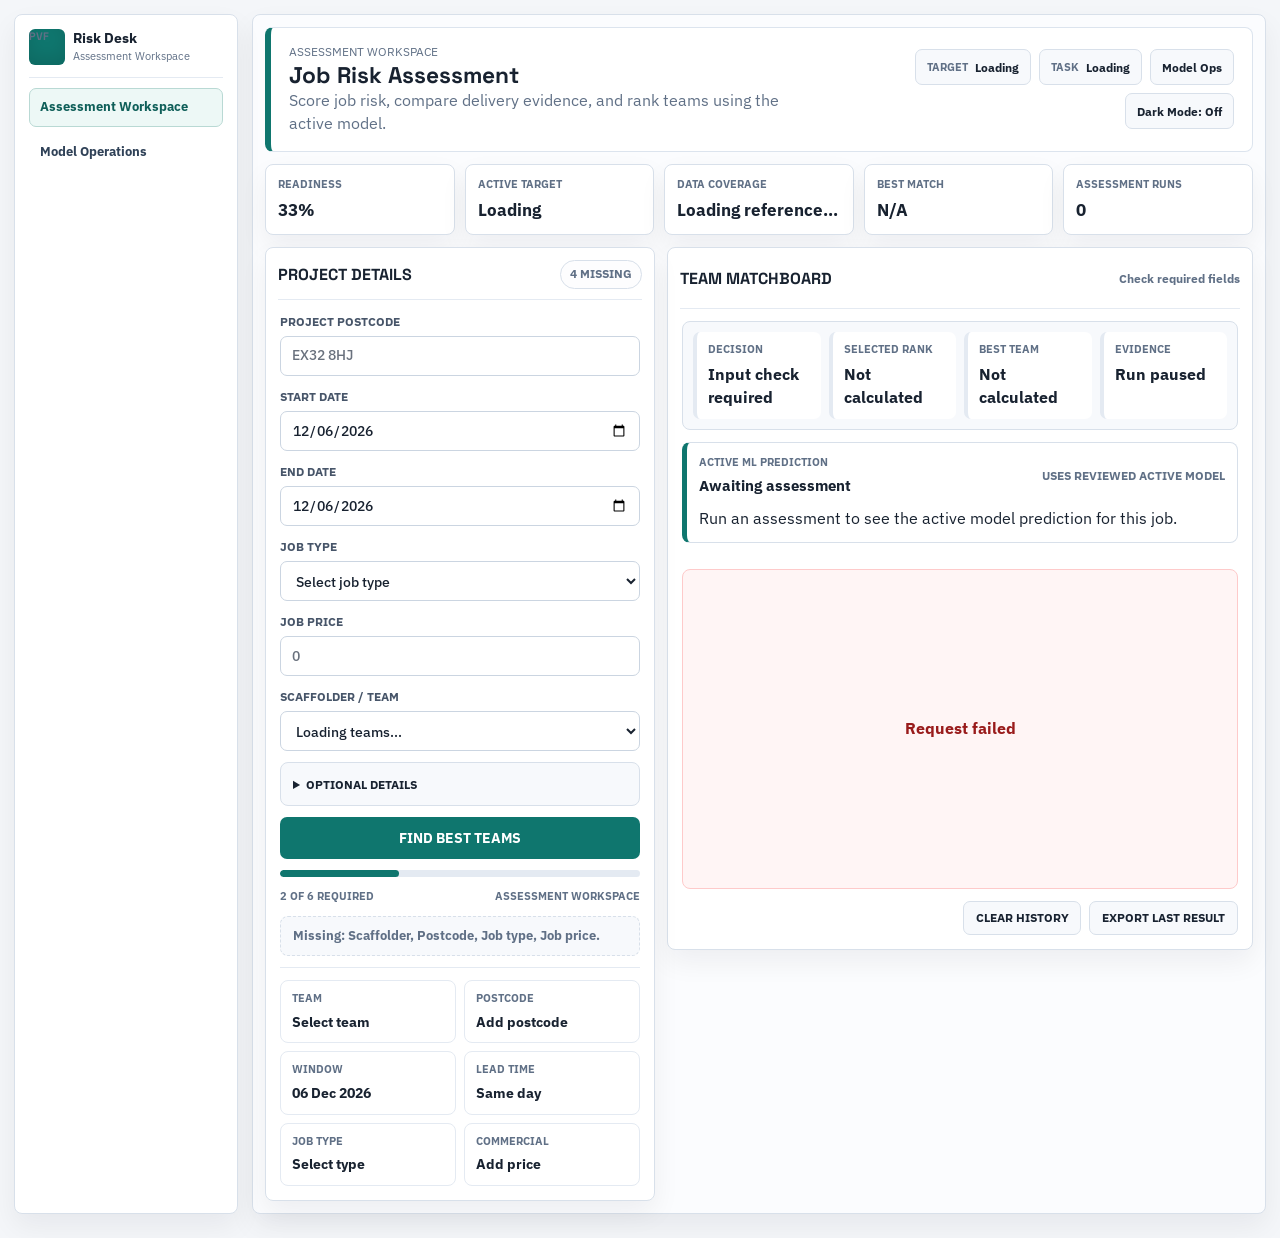
==== commit f2db6dc1: "feat(worker): enhance ML prediction handling and UI updates - Added support for displaying active mo" ====
--- a/templates/worker.html
+++ b/templates/worker.html
@@ -10,247 +10,226 @@
       href="https://fonts.googleapis.com/css2?family=Space+Grotesk:wght@500;600;700&family=IBM+Plex+Sans:wght@400;500;600&display=swap"
       rel="stylesheet"
     />
-    <link rel="stylesheet" href="/static/css/style.css" />
+    <link rel="stylesheet" href="/static/css/style.css?v=20260528-worker-ui2" />
   </head>
   <body class="layout-worker ux-v2 pvf-calculator" data-default-dataset="{{ default_dataset_path }}">
-    <main class="pvf-shell">
-      <header class="pvf-header">
-        <a class="pvf-brand" href="/" aria-label="PVF Scaffolding">
-          <span class="pvf-brand-main">
-            <span class="pvf-brand-pvf">PVF</span>
-            <span class="pvf-brand-scaffolding">Scaffolding</span>
-          </span>
-          <span class="pvf-brand-tagline">your scaffold solutions</span>
-        </a>
-        <div class="pvf-page-title">
-          <p>Live Assessment</p>
-          <h1>Job Risk Assessment</h1>
-          <span>Risk Desk | Scaffolding Operations</span>
+    <main class="shell-v2 assessment-shell">
+      <aside class="rail-v2">
+        <div class="rail-brand">
+          <span class="rail-logo">PVF</span>
+          <div>
+            <strong>Risk Desk</strong>
+            <span>Assessment Workspace</span>
+          </div>
         </div>
-        <div class="pvf-header-actions">
-          <span class="pvf-target-chip">
-            <span>Target</span>
-            <strong id="active-model-label">Loading</strong>
-          </span>
-          <a class="pvf-ops-link" href="/dev">Model Ops</a>
-          <button id="theme-toggle" class="pvf-dark-toggle" type="button">Dark Mode: Off</button>
-        </div>
-      </header>
-
-      <div class="pvf-rule" aria-hidden="true"></div>
-
-      <section class="pvf-command-strip" aria-label="Assessment overview">
-        <article class="pvf-command-card">
-          <span>Readiness</span>
-          <strong id="overview-readiness">0%</strong>
-        </article>
-        <article class="pvf-command-card">
-          <span>Active Target</span>
-          <strong id="overview-target">Loading</strong>
-        </article>
-        <article class="pvf-command-card">
-          <span>Data Coverage</span>
-          <strong id="overview-context">Loading</strong>
-        </article>
-        <article class="pvf-command-card">
-          <span>Best Match</span>
-          <strong id="overview-best-team">Awaiting run</strong>
-        </article>
-        <article class="pvf-command-card">
-          <span>Assessment Runs</span>
-          <strong id="overview-runs">0</strong>
-        </article>
-      </section>
-
-      <section class="pvf-calculator-grid">
-        <form id="worker-job-form" class="pvf-project-card">
-          <div class="pvf-card-title">
-            <h1>Project Details</h1>
-            <span id="form-status-chip">Input Required</span>
+        <nav class="rail-nav">
+          <a class="active" href="/">Assessment Workspace</a>
+          <a href="/dev">Model Operations</a>
+        </nav>
+      </aside>
+
+      <section class="workspace-v2 assessment-workspace">
+        <header class="top-v2 assessment-top-v2">
+          <div>
+            <p class="kicker-v2">Assessment Workspace</p>
+            <h1>Job Risk Assessment</h1>
+            <span>Score job risk, compare delivery evidence, and rank teams using the active model.</span>
           </div>
-
-          <div class="pvf-card-body">
-            <label>
-              Project Postcode
-              <input id="homeowner-postcode" type="text" list="postcode-list" placeholder="EX32 8HJ" required />
-              <datalist id="postcode-list"></datalist>
-            </label>
-
-            <label>
-              Start Date
-              <input id="start-date" type="date" required />
-            </label>
-
-            <label>
-              End Date
-              <input id="due-date" type="date" required />
-            </label>
-
-            <label>
-              Job Type
-              <select id="scaffold-purpose" required>
-                <option value="">Select job type</option>
-              </select>
-            </label>
-
-            <label>
-              Job Price
-              <input id="budget-revenue" type="number" step="any" placeholder="0" required />
-            </label>
-
-            <label>
-              Scaffolder / Team
-              <select id="scaffold-partner" required>
-                <option value="">Loading teams...</option>
-              </select>
-            </label>
-
-            <details class="risk-optional pvf-optional">
-              <summary>Optional details</summary>
-              <label>
-                Scaffold Cost
-                <input id="budget-cost" type="number" step="any" placeholder="Optional" />
-              </label>
-              <label>
-                Business
-                <select id="business-name">
-                  <option value="">Loading businesses...</option>
+          <div class="top-v2-actions assessment-actions">
+            <span class="pvf-target-chip">
+              <span>Target</span>
+              <strong id="active-model-label">Loading</strong>
+            </span>
+            <span class="pvf-target-chip">
+              <span>Task</span>
+              <strong id="active-task-label">Loading</strong>
+            </span>
+            <a class="top-link-v2 pvf-ops-link" href="/dev">Model Ops</a>
+            <button id="theme-toggle" class="top-link-v2 pvf-dark-toggle" type="button">Dark Mode: Off</button>
+          </div>
+        </header>
+
+        <section class="ops-kpi-grid pvf-command-strip" aria-label="Assessment overview">
+          <article class="ops-kpi pvf-command-card">
+            <span>Readiness</span>
+            <strong id="overview-readiness">0%</strong>
+          </article>
+          <article class="ops-kpi pvf-command-card">
+            <span>Active Target</span>
+            <strong id="overview-target">Loading</strong>
+          </article>
+          <article class="ops-kpi pvf-command-card">
+            <span>Data Coverage</span>
+            <strong id="overview-context">Loading</strong>
+          </article>
+          <article class="ops-kpi pvf-command-card">
+            <span>Best Match</span>
+            <strong id="overview-best-team">Awaiting run</strong>
+          </article>
+          <article class="ops-kpi pvf-command-card">
+            <span>Assessment Runs</span>
+            <strong id="overview-runs">0</strong>
+          </article>
+        </section>
+
+        <section class="pvf-calculator-grid">
+          <form id="worker-job-form" class="panel-v2 pvf-project-card">
+            <div class="panel-head-v2 pvf-card-title">
+              <h1>Project Details</h1>
+              <span id="form-status-chip">Input Required</span>
+            </div>
+
+            <div class="pvf-card-body">
+              <label>
+                Project Postcode
+                <input id="homeowner-postcode" type="text" placeholder="EX32 8HJ" autocomplete="postal-code" required />
+              </label>
+
+              <label>
+                Start Date
+                <input id="start-date" type="date" required />
+              </label>
+
+              <label>
+                End Date
+                <input id="due-date" type="date" required />
+              </label>
+
+              <label>
+                Job Type
+                <select id="scaffold-purpose" required>
+                  <option value="">Select job type</option>
                 </select>
               </label>
-              <label>
-                Scaffold Location
-                <select id="scaffold-location">
-                  <option value="">Select location</option>
+
+              <label>
+                Job Price
+                <input id="budget-revenue" type="number" step="any" placeholder="0" required />
+              </label>
+
+              <label>
+                Scaffolder / Team
+                <select id="scaffold-partner" required>
+                  <option value="">Loading teams...</option>
                 </select>
               </label>
-              <label>
-                Notes
-                <textarea id="job-notes" rows="3" placeholder="Access, site concerns, client instructions"></textarea>
-              </label>
-            </details>
-
-            <button id="predict-job-btn" class="btn primary pvf-submit" type="button">Find Best Teams</button>
-
-            <div class="form-progress-v2 pvf-progress" aria-hidden="true">
-              <span id="form-progress-bar"></span>
-            </div>
-            <div class="pvf-form-meta">
-              <span id="form-progress-label">0 of 6 required</span>
-              <span>Assessment Workspace</span>
-            </div>
-            <div class="input-readiness" id="input-readiness">
-              Complete the required fields to unlock an operational risk assessment.
-            </div>
-
-            <section class="pvf-project-preview" aria-label="Current project snapshot">
-              <div>
-                <span>Team</span>
-                <strong id="preview-team">Select team</strong>
-              </div>
-              <div>
-                <span>Postcode</span>
-                <strong id="preview-postcode">Add postcode</strong>
-              </div>
-              <div>
-                <span>Window</span>
-                <strong id="preview-window">Set dates</strong>
-              </div>
-              <div>
-                <span>Lead Time</span>
-                <strong id="preview-lead-time">Set dates</strong>
-              </div>
-              <div>
-                <span>Job Type</span>
-                <strong id="preview-job-type">Select type</strong>
-              </div>
-              <div>
-                <span>Commercial</span>
-                <strong id="preview-commercial">Add price</strong>
-              </div>
+
+              <details class="risk-optional pvf-optional">
+                <summary>Optional details</summary>
+                <label>
+                  Scaffold Cost
+                  <input id="budget-cost" type="number" step="any" placeholder="Optional" />
+                </label>
+                <label>
+                  Business
+                  <select id="business-name">
+                    <option value="">Loading businesses...</option>
+                  </select>
+                </label>
+                <label>
+                  Scaffold Location
+                  <select id="scaffold-location">
+                    <option value="">Select location</option>
+                  </select>
+                </label>
+                <label>
+                  Notes
+                  <textarea id="job-notes" rows="3" placeholder="Access, site concerns, client instructions"></textarea>
+                </label>
+              </details>
+
+              <button id="predict-job-btn" class="btn primary pvf-submit" type="button">Find Best Teams</button>
+
+              <div class="form-progress-v2 pvf-progress" aria-hidden="true">
+                <span id="form-progress-bar"></span>
+              </div>
+              <div class="pvf-form-meta">
+                <span id="form-progress-label">0 of 6 required</span>
+                <span>Assessment Workspace</span>
+              </div>
+              <div class="input-readiness" id="input-readiness">
+                Complete the required fields to unlock an operational risk assessment.
+              </div>
+
+              <section class="pvf-project-preview" aria-label="Current project snapshot">
+                <div>
+                  <span>Team</span>
+                  <strong id="preview-team">Select team</strong>
+                </div>
+                <div>
+                  <span>Postcode</span>
+                  <strong id="preview-postcode">Add postcode</strong>
+                </div>
+                <div>
+                  <span>Window</span>
+                  <strong id="preview-window">Set dates</strong>
+                </div>
+                <div>
+                  <span>Lead Time</span>
+                  <strong id="preview-lead-time">Set dates</strong>
+                </div>
+                <div>
+                  <span>Job Type</span>
+                  <strong id="preview-job-type">Select type</strong>
+                </div>
+                <div>
+                  <span>Commercial</span>
+                  <strong id="preview-commercial">Add price</strong>
+                </div>
+              </section>
+            </div>
+          </form>
+
+          <section class="panel-v2 pvf-results-card" aria-live="polite">
+            <div class="panel-head-v2 pvf-results-heading">
+              <h2>Team Matchboard</h2>
+              <span id="risk-state">Enter details to begin</span>
+            </div>
+            <section id="decision-strip" class="pvf-decision-strip" aria-label="Assessment decision">
+              <article>
+                <span>Decision</span>
+                <strong>Awaiting details</strong>
+              </article>
+              <article>
+                <span>Selected Rank</span>
+                <strong>Not calculated</strong>
+              </article>
+              <article>
+                <span>Best Team</span>
+                <strong>Ready after run</strong>
+              </article>
+              <article>
+                <span>Evidence</span>
+                <strong>Ready after run</strong>
+              </article>
             </section>
-          </div>
-        </form>
-
-        <section class="pvf-results-card" aria-live="polite">
-          <div class="pvf-results-heading">
-            <h2>Team Matchboard</h2>
-            <span id="risk-state">Enter details to begin</span>
-          </div>
-          <section id="decision-strip" class="pvf-decision-strip" aria-label="Assessment decision">
-            <article>
-              <span>Decision</span>
-              <strong>Awaiting details</strong>
-            </article>
-            <article>
-              <span>Selected Rank</span>
-              <strong>Not calculated</strong>
-            </article>
-            <article>
-              <span>Best Team</span>
-              <strong>Ready after run</strong>
-            </article>
-            <article>
-              <span>Evidence</span>
-              <strong>Ready after run</strong>
-            </article>
+            <section id="ml-prediction-panel" class="pvf-model-panel" aria-label="Active model prediction">
+              <header>
+                <div>
+                  <span>Active ML Prediction</span>
+                  <strong id="ml-panel-target">Awaiting assessment</strong>
+                </div>
+                <em id="ml-panel-state">Uses reviewed active model</em>
+              </header>
+              <div id="ml-prediction-output" class="pvf-model-output">
+                Run an assessment to see the active model prediction for this job.
+              </div>
+            </section>
+            <div id="worker-output" class="risk-output pvf-results-output">
+              <div class="risk-empty">
+                <strong>Ready for calculation.</strong>
+                <span>Please enter project details.</span>
+              </div>
+            </div>
+            <div class="pvf-result-tools">
+              <button id="clear-history-btn" class="btn" type="button">Clear History</button>
+              <button id="export-last-btn" class="btn" type="button">Export Last Result</button>
+            </div>
           </section>
-          <div id="worker-output" class="risk-output pvf-results-output">
-            <div class="risk-empty">
-              <strong>Ready for calculation.</strong>
-              <span>Please enter project details.</span>
-            </div>
-          </div>
-          <div class="pvf-result-tools">
-            <button id="clear-history-btn" class="btn" type="button">Clear History</button>
-            <button id="export-last-btn" class="btn" type="button">Export Last Result</button>
-          </div>
-        </section>
-      </section>
-
-      <section class="pvf-support-grid">
-        <section class="pvf-context-panel" aria-label="Operational context">
-          <div class="pvf-panel-heading">
-            <h2>Live Context</h2>
-          </div>
-          <div class="rail-context-grid">
-            <div>
-              <span>Teams</span>
-              <strong id="context-scaffolders">-</strong>
-            </div>
-            <div>
-              <span>Businesses</span>
-              <strong id="context-businesses">-</strong>
-            </div>
-            <div>
-              <span>Job Types</span>
-              <strong id="context-job-types">-</strong>
-            </div>
-            <div>
-              <span>Postcodes</span>
-              <strong id="context-postcodes">-</strong>
-            </div>
-          </div>
-        </section>
-
-        <section class="pvf-intelligence-panel intelligence-v2">
-          <div class="pvf-panel-heading">
-            <h2>Decision Intelligence</h2>
-            <span id="history-count-label">0 runs</span>
-          </div>
-          <div class="intelligence-grid-v2">
-            <section>
-              <h3>Recent Runs</h3>
-              <div id="history-list" class="history-list"></div>
-            </section>
-            <section>
-              <h3>Pinned Highlights</h3>
-              <div id="pinned-highlights" class="pinned-highlights"></div>
-            </section>
-          </div>
         </section>
       </section>
     </main>
 
-    <script src="/static/js/worker.js"></script>
+    <script src="/static/js/worker.js?v=20260528-support2"></script>
   </body>
 </html>
--- a/static/css/style.css
+++ b/static/css/style.css
@@ -549,7 +549,16 @@
 }
 
 #dev-experiments-table {
-  min-width: 980px;
+  width: 100%;
+  min-width: 0;
+  table-layout: fixed;
+  word-break: break-word;
+}
+
+#dev-experiments-table th,
+#dev-experiments-table td {
+  white-space: normal;
+  word-wrap: break-word;
 }
 
 .ops-page {
@@ -1632,6 +1641,48 @@
   line-height: 1.14;
 }
 
+.ux-v2 .top-v2 #dev-page-subtitle {
+  display: block;
+  margin-top: 4px;
+  max-width: 76ch;
+  color: rgba(255, 255, 255, 0.84);
+  font-size: 0.78rem;
+  font-weight: 600;
+}
+
+.ux-v2 .top-v2-actions {
+  display: flex;
+  align-items: center;
+  justify-content: flex-end;
+  gap: 8px;
+  flex-wrap: wrap;
+}
+
+.ux-v2 .ops-mode-pill {
+  min-height: 38px;
+  border: 1px solid rgba(255, 255, 255, 0.28);
+  border-radius: 8px;
+  display: inline-flex;
+  align-items: center;
+  padding: 0 12px;
+  color: #fff;
+  background: rgba(255, 255, 255, 0.14);
+  font-size: 0.82rem;
+  font-weight: 800;
+}
+
+.ux-v2.ops-mode-classification .top-v2 {
+  background: linear-gradient(125deg, #075f63 0%, #0f766e 54%, #264a5f 100%);
+}
+
+.ux-v2.ops-mode-regression .top-v2 {
+  background: linear-gradient(125deg, #7c3f0c 0%, #b45309 54%, #374151 100%);
+}
+
+.ux-v2.ops-mode-blocked .top-v2 {
+  background: linear-gradient(125deg, #7f1d1d 0%, #a13d2d 54%, #374151 100%);
+}
+
 .ux-v2 .model-v2,
 .ux-v2 .top-link-v2 {
   min-height: 38px;
@@ -1701,6 +1752,12 @@
   display: grid;
   grid-template-columns: repeat(3, minmax(0, 1fr));
   gap: 12px;
+}
+
+.ux-v2 .ops-workbench-grid {
+  display: grid;
+  grid-template-columns: minmax(340px, 0.85fr) minmax(0, 1.15fr);
+  gap: 10px;
 }
 
 .ux-v2 .ops-subpanel {
@@ -1746,6 +1803,24 @@
   cursor: default;
 }
 
+.ux-v2 .target-chip.ready {
+  border-color: #9ac7bd;
+  color: #0f5f59;
+  background: #eefaf7;
+}
+
+.ux-v2 .target-chip.review {
+  border-color: #e6c384;
+  color: #7c4a03;
+  background: #fff8e8;
+}
+
+.ux-v2 .target-chip.blocked {
+  border-color: #ebb2aa;
+  color: #8a2d23;
+  background: #fff1ef;
+}
+
 .ux-v2 .compact-table table {
   min-width: 0;
 }
@@ -1802,6 +1877,68 @@
   color: #64748b;
   font-size: 0.84rem;
   font-weight: 700;
+}
+
+.ux-v2 .ops-empty-state,
+.ux-v2 .ops-target-status {
+  border: 1px solid #d7e1eb;
+  border-radius: 8px;
+  padding: 10px 11px;
+  color: #475569;
+  background: #f8fafc;
+  font-size: 0.84rem;
+  font-weight: 700;
+}
+
+.ux-v2 .ops-target-status {
+  margin-top: 10px;
+}
+
+.ux-v2 .ops-target-status.ready {
+  border-color: #9ac7bd;
+  color: #0f5f59;
+  background: #eefaf7;
+}
+
+.ux-v2 .ops-target-status.review {
+  border-color: #e6c384;
+  color: #7c4a03;
+  background: #fff8e8;
+}
+
+.ux-v2 .ops-target-status.blocked {
+  border-color: #ebb2aa;
+  color: #8a2d23;
+  background: #fff1ef;
+}
+
+.ux-v2 .ops-issue-panel ul {
+  margin: 0;
+  padding-left: 18px;
+  color: #475569;
+  font-size: 0.84rem;
+  font-weight: 700;
+}
+
+.ux-v2 .ops-review-callout {
+  border-color: #c8d4df;
+  background: #f7fbfc;
+}
+
+.ux-v2 .ops-review-callout p {
+  margin: 0;
+  color: #475569;
+  font-size: 0.86rem;
+  font-weight: 700;
+}
+
+.ux-v2 .ops-row-error td {
+  color: #8a2d23;
+  background: #fff7f5;
+}
+
+.ux-v2 .ops-active-row td {
+  background: #eefaf7;
 }
 
 .ux-v2 .grid-v2 {
@@ -2233,6 +2370,332 @@
   border-radius: 8px;
 }
 
+.layout-dev.ux-v2 {
+  --ux-bg: #f4f6f9;
+  --ux-surface: #ffffff;
+  --ux-surface-soft: #f7f9fc;
+  --ux-ink: #182230;
+  --ux-muted: #607086;
+  --ux-line: #d8e0ea;
+  --ux-brand: #0f766e;
+  background: #f4f6f9;
+}
+
+.layout-dev.ux-v2 .shell-v2 {
+  width: min(1480px, calc(100vw - 28px));
+  margin: 14px auto 24px;
+  grid-template-columns: 224px minmax(0, 1fr);
+  gap: 14px;
+}
+
+.layout-dev.ux-v2 .rail-v2,
+.layout-dev.ux-v2 .workspace-v2,
+.layout-dev.ux-v2 .panel-v2 {
+  border-color: var(--ux-line);
+  box-shadow: 0 12px 28px rgba(15, 23, 42, 0.06);
+}
+
+.layout-dev.ux-v2 .rail-v2 {
+  padding: 14px;
+  border-radius: 8px;
+  background: #ffffff;
+}
+
+.layout-dev.ux-v2 .rail-brand {
+  padding-bottom: 12px;
+  border-bottom: 1px solid #e4eaf2;
+}
+
+.layout-dev.ux-v2 .rail-logo {
+  background: #0f766e;
+  box-shadow: inset 0 -8px 16px rgba(0, 0, 0, 0.1);
+}
+
+.layout-dev.ux-v2 .rail-nav a {
+  border-radius: 7px;
+  padding: 9px 10px;
+}
+
+.layout-dev.ux-v2 .workspace-v2 {
+  gap: 12px;
+  border-radius: 8px;
+  padding: 12px;
+  background: #fbfcfe;
+}
+
+.layout-dev.ux-v2 .top-v2 {
+  position: relative;
+  overflow: hidden;
+  border: 1px solid #dce4ee;
+  border-left: 6px solid #0f766e;
+  border-radius: 8px;
+  padding: 16px 18px;
+  color: #182230;
+  background: #ffffff;
+}
+
+.layout-dev.ux-v2.ops-mode-regression .top-v2 {
+  border-left-color: #b45309;
+}
+
+.layout-dev.ux-v2.ops-mode-blocked .top-v2 {
+  border-left-color: #b42318;
+}
+
+.layout-dev.ux-v2 .kicker-v2,
+.layout-dev.ux-v2 .top-v2 #dev-page-subtitle {
+  color: #607086;
+  opacity: 1;
+}
+
+.layout-dev.ux-v2 .top-v2 h1 {
+  color: #182230;
+  font-size: 1.42rem;
+}
+
+.layout-dev.ux-v2 .ops-mode-pill {
+  border-color: #b9d9d4;
+  color: #0f5f59;
+  background: #edf8f6;
+}
+
+.layout-dev.ux-v2.ops-mode-regression .ops-mode-pill {
+  border-color: #f0c987;
+  color: #8a4b06;
+  background: #fff7e6;
+}
+
+.layout-dev.ux-v2.ops-mode-blocked .ops-mode-pill {
+  border-color: #f0b8b2;
+  color: #912018;
+  background: #fff1ef;
+}
+
+.layout-dev.ux-v2 .top-link-v2 {
+  color: #182230;
+  border-color: #d8e0ea;
+  background: #f7f9fc;
+}
+
+.layout-dev.ux-v2 .ops-kpi-grid {
+  gap: 10px;
+}
+
+.layout-dev.ux-v2 .ops-kpi,
+.layout-dev.ux-v2 .ops-stat {
+  border-radius: 8px;
+  padding: 12px;
+  background: #ffffff;
+}
+
+.layout-dev.ux-v2 .ops-kpi strong,
+.layout-dev.ux-v2 .ops-stat strong {
+  font-size: 1.05rem;
+}
+
+.layout-dev.ux-v2 .ops-workbench-grid {
+  grid-template-columns: minmax(380px, 0.8fr) minmax(0, 1.2fr);
+  gap: 12px;
+  align-items: start;
+}
+
+.layout-dev.ux-v2 .panel-v2 {
+  border-radius: 8px;
+  padding: 14px;
+}
+
+.layout-dev.ux-v2 .panel-head-v2 {
+  align-items: center;
+  margin: -2px -2px 12px;
+  padding: 0 0 10px;
+}
+
+.layout-dev.ux-v2 .panel-head-v2 h2 {
+  color: #182230;
+  font-size: 1rem;
+}
+
+.layout-dev.ux-v2 .dev-grid {
+  gap: 11px;
+}
+
+.layout-dev.ux-v2 label {
+  color: #475569;
+  font-weight: 800;
+}
+
+.layout-dev.ux-v2 input,
+.layout-dev.ux-v2 select {
+  min-height: 40px;
+  border-color: #cbd5e1;
+  background: #ffffff;
+}
+
+.layout-dev.ux-v2 input:focus,
+.layout-dev.ux-v2 select:focus {
+  border-color: #0f766e;
+  outline: 3px solid rgba(15, 118, 110, 0.14);
+}
+
+.layout-dev.ux-v2 .worker-actions {
+  align-items: center;
+  gap: 8px;
+}
+
+.layout-dev.ux-v2 .btn,
+.layout-dev.ux-v2 .dev-action-btn {
+  border-radius: 7px;
+  box-shadow: none;
+}
+
+.layout-dev.ux-v2 .btn.primary {
+  background: #0f766e;
+}
+
+.layout-dev.ux-v2.ops-mode-regression .btn.primary {
+  background: #b45309;
+}
+
+.layout-dev.ux-v2 .btn:disabled {
+  cursor: not-allowed;
+  opacity: 0.55;
+}
+
+.layout-dev.ux-v2 .ops-subpanel {
+  border-radius: 8px;
+  background: #ffffff;
+}
+
+.layout-dev.ux-v2 .table-wrap {
+  border-radius: 8px;
+  background: #ffffff;
+}
+
+.layout-dev.ux-v2 table th {
+  background: #f7f9fc;
+  color: #475569;
+  font-size: 0.76rem;
+}
+
+.layout-dev.ux-v2 table td {
+  border-top-color: #eef2f7;
+}
+
+.layout-dev.ux-v2 .output {
+  border-top-color: #e4eaf2;
+}
+
+.layout-dev.ux-v2 .ops-training-progress {
+  margin-top: 12px;
+  border: 1px solid #d8e0ea;
+  border-radius: 8px;
+  padding: 12px;
+  background: #ffffff;
+}
+
+.layout-dev.ux-v2 .ops-training-progress[hidden] {
+  display: none;
+}
+
+.layout-dev.ux-v2 .ops-progress-head {
+  display: flex;
+  align-items: center;
+  justify-content: space-between;
+  gap: 12px;
+}
+
+.layout-dev.ux-v2 .ops-progress-head span {
+  display: block;
+  color: #607086;
+  font-size: 0.68rem;
+  font-weight: 900;
+  text-transform: uppercase;
+}
+
+.layout-dev.ux-v2 .ops-progress-head strong {
+  display: block;
+  margin-top: 3px;
+  color: #182230;
+  font-size: 0.9rem;
+}
+
+.layout-dev.ux-v2 .ops-progress-head em {
+  color: #0f766e;
+  font-size: 0.84rem;
+  font-style: normal;
+  font-weight: 900;
+}
+
+.layout-dev.ux-v2.ops-mode-regression .ops-progress-head em {
+  color: #b45309;
+}
+
+.layout-dev.ux-v2 .ops-progress-track {
+  height: 10px;
+  overflow: hidden;
+  border-radius: 999px;
+  margin-top: 11px;
+  background: #e8eef5;
+}
+
+.layout-dev.ux-v2 .ops-progress-track span {
+  position: relative;
+  display: block;
+  width: 0;
+  height: 100%;
+  border-radius: inherit;
+  background: #0f766e;
+  transition: width 260ms ease;
+}
+
+.layout-dev.ux-v2.ops-mode-regression .ops-progress-track span {
+  background: #b45309;
+}
+
+.layout-dev.ux-v2 .ops-progress-track span::after {
+  content: "";
+  position: absolute;
+  inset: 0;
+  background: linear-gradient(90deg, transparent, rgba(255, 255, 255, 0.42), transparent);
+  animation: ops-progress-sheen 1.1s linear infinite;
+}
+
+.layout-dev.ux-v2 .ops-training-progress.complete .ops-progress-track span::after,
+.layout-dev.ux-v2 .ops-training-progress.error .ops-progress-track span::after {
+  animation: none;
+}
+
+.layout-dev.ux-v2 .ops-training-progress.complete {
+  border-color: #b9d9d4;
+  background: #f4fbfa;
+}
+
+.layout-dev.ux-v2 .ops-training-progress.error {
+  border-color: #f0b8b2;
+  background: #fff7f5;
+}
+
+.layout-dev.ux-v2 .ops-training-progress.error .ops-progress-head em,
+.layout-dev.ux-v2 .ops-training-progress.error p {
+  color: #912018;
+}
+
+.layout-dev.ux-v2 .ops-training-progress p {
+  margin: 9px 0 0;
+  color: #607086;
+  font-size: 0.82rem;
+  font-weight: 700;
+}
+
+@keyframes ops-progress-sheen {
+  from {
+    transform: translateX(-100%);
+  }
+  to {
+    transform: translateX(100%);
+  }
+}
+
 @media (max-width: 1060px) {
   .ux-v2 .shell-v2 {
     grid-template-columns: 1fr;
@@ -2244,6 +2707,10 @@
   }
 
   .ux-v2 .grid-v2 {
+    grid-template-columns: 1fr;
+  }
+
+  .ux-v2 .ops-workbench-grid {
     grid-template-columns: 1fr;
   }
 
@@ -2799,6 +3266,95 @@
   white-space: normal;
 }
 
+.pvf-calculator .pvf-model-panel {
+  margin-top: 12px;
+  border: 1px solid var(--pvf-line);
+  border-left: 5px solid var(--pvf-blue);
+  border-radius: 8px;
+  padding: 12px;
+  background: var(--pvf-surface);
+}
+
+.pvf-calculator.active-task-regression .pvf-model-panel {
+  border-left-color: var(--pvf-amber);
+}
+
+.pvf-calculator.active-task-classification .pvf-model-panel {
+  border-left-color: var(--pvf-green);
+}
+
+.pvf-calculator .pvf-model-panel header {
+  display: flex;
+  align-items: center;
+  justify-content: space-between;
+  gap: 12px;
+  margin-bottom: 10px;
+}
+
+.pvf-calculator .pvf-model-panel header span,
+.pvf-calculator .pvf-model-grid span {
+  display: block;
+  overflow: hidden;
+  color: var(--pvf-muted);
+  font-size: 0.68rem;
+  font-weight: 800;
+  text-overflow: ellipsis;
+  text-transform: uppercase;
+  white-space: nowrap;
+}
+
+.pvf-calculator .pvf-model-panel header strong,
+.pvf-calculator .pvf-model-grid strong {
+  display: block;
+  min-width: 0;
+  margin-top: 4px;
+  overflow: hidden;
+  color: var(--pvf-ink);
+  font-size: 0.94rem;
+  font-weight: 800;
+  text-overflow: ellipsis;
+}
+
+.pvf-calculator .pvf-model-panel header em {
+  flex: 0 0 auto;
+  color: var(--pvf-muted);
+  font-size: 0.72rem;
+  font-style: normal;
+  font-weight: 800;
+  text-transform: uppercase;
+}
+
+.pvf-calculator .pvf-model-output {
+  min-width: 0;
+}
+
+.pvf-calculator .pvf-model-grid {
+  display: grid;
+  grid-template-columns: repeat(4, minmax(0, 1fr));
+  gap: 8px;
+}
+
+.pvf-calculator .pvf-model-grid div,
+.pvf-calculator .pvf-model-empty,
+.pvf-calculator .pvf-model-error {
+  min-width: 0;
+  border: 1px solid var(--pvf-soft-line);
+  border-radius: 8px;
+  padding: 10px 11px;
+  background: color-mix(in srgb, var(--pvf-surface) 90%, var(--pvf-bg));
+}
+
+.pvf-calculator .pvf-model-empty,
+.pvf-calculator .pvf-model-error {
+  color: var(--pvf-muted);
+  font-size: 0.82rem;
+  font-weight: 800;
+}
+
+.pvf-calculator .pvf-model-error {
+  color: var(--pvf-red);
+}
+
 .pvf-calculator .risk-empty {
   min-height: 184px;
   border: 3px dashed var(--pvf-line);
@@ -3229,11 +3785,68 @@
 }
 
 .pvf-calculator .team-stat {
+  position: relative;
   min-width: 0;
   border: 1px solid var(--pvf-soft-line);
   border-radius: 8px;
   padding: 8px;
   background: var(--pvf-surface);
+}
+
+.pvf-calculator .has-metric-tooltip {
+  position: relative;
+  cursor: help;
+}
+
+.pvf-calculator .has-metric-tooltip:focus {
+  outline: 3px solid rgba(146, 194, 50, 0.28);
+  outline-offset: 2px;
+}
+
+.pvf-calculator .metric-tooltip {
+  position: absolute;
+  left: 50%;
+  bottom: calc(100% + 10px);
+  z-index: 30;
+  width: max-content;
+  min-width: 210px;
+  max-width: min(280px, calc(100vw - 36px));
+  border: 1px solid color-mix(in srgb, var(--pvf-green) 42%, var(--pvf-line));
+  border-radius: 8px;
+  padding: 9px 10px;
+  color: var(--pvf-ink);
+  background: var(--pvf-surface);
+  box-shadow: 0 14px 32px rgba(15, 23, 42, 0.16);
+  font-size: 0.76rem;
+  font-weight: 700;
+  line-height: 1.35;
+  text-align: left;
+  text-transform: none;
+  white-space: normal;
+  opacity: 0;
+  pointer-events: none;
+  transform: translate(-50%, 5px);
+  transition: opacity 140ms ease, transform 140ms ease;
+}
+
+.pvf-calculator .metric-tooltip::after {
+  content: "";
+  position: absolute;
+  left: 50%;
+  top: 100%;
+  width: 10px;
+  height: 10px;
+  border-right: 1px solid color-mix(in srgb, var(--pvf-green) 42%, var(--pvf-line));
+  border-bottom: 1px solid color-mix(in srgb, var(--pvf-green) 42%, var(--pvf-line));
+  background: inherit;
+  transform: translate(-50%, -5px) rotate(45deg);
+}
+
+.pvf-calculator .has-metric-tooltip:hover .metric-tooltip,
+.pvf-calculator .has-metric-tooltip:focus .metric-tooltip,
+.pvf-calculator .has-metric-tooltip:focus-within .metric-tooltip {
+  opacity: 1;
+  transform: translate(-50%, 0);
 }
 
 .pvf-calculator .team-stat strong {
@@ -3370,6 +3983,10 @@
     grid-template-columns: repeat(2, minmax(0, 1fr));
   }
 
+  .pvf-calculator .pvf-model-grid {
+    grid-template-columns: repeat(2, minmax(0, 1fr));
+  }
+
   .pvf-calculator .team-rank-card {
     grid-template-columns: 58px minmax(0, 1fr);
   }
@@ -3420,6 +4037,7 @@
   .pvf-calculator .pvf-command-strip,
   .pvf-calculator .pvf-project-preview,
   .pvf-calculator .pvf-decision-strip,
+  .pvf-calculator .pvf-model-grid,
   .pvf-calculator .team-assessment-main,
   .pvf-calculator .team-assessment-grid,
   .pvf-calculator .team-rank-card {
@@ -3430,3 +4048,725 @@
     grid-template-columns: repeat(2, minmax(0, 1fr));
   }
 }
+
+/* Worker page aligned to the Model Operations console */
+.layout-worker.ux-v2.pvf-calculator {
+  --ux-bg: #f4f6f9;
+  --ux-surface: #ffffff;
+  --ux-surface-soft: #f7f9fc;
+  --ux-ink: #182230;
+  --ux-muted: #607086;
+  --ux-line: #d8e0ea;
+  --ux-brand: #0f766e;
+  --pvf-bg: var(--ux-bg);
+  --pvf-surface: var(--ux-surface);
+  --pvf-ink: var(--ux-ink);
+  --pvf-muted: var(--ux-muted);
+  --pvf-line: var(--ux-line);
+  --pvf-soft-line: #e4eaf2;
+  --pvf-green: #0f766e;
+  --pvf-green-dark: #0b5f58;
+  --pvf-blue: #2563eb;
+  --pvf-amber: #b45309;
+  --pvf-red: #b42318;
+  --pvf-charcoal: #182230;
+  --pvf-shadow: 0 12px 28px rgba(15, 23, 42, 0.06);
+  background: #f4f6f9;
+}
+
+.layout-worker.ux-v2.pvf-calculator.is-dark {
+  --ux-bg: #101828;
+  --ux-surface: #1d2939;
+  --ux-surface-soft: #111827;
+  --ux-ink: #f2f4f7;
+  --ux-muted: #98a2b3;
+  --ux-line: #344054;
+  --pvf-bg: var(--ux-bg);
+  --pvf-surface: var(--ux-surface);
+  --pvf-ink: var(--ux-ink);
+  --pvf-muted: var(--ux-muted);
+  --pvf-line: var(--ux-line);
+  --pvf-soft-line: #2a3647;
+  --pvf-charcoal: #0b1220;
+  --pvf-shadow: 0 18px 34px rgba(0, 0, 0, 0.24);
+  background: #101828;
+}
+
+.layout-worker.ux-v2 .assessment-shell {
+  width: min(1480px, calc(100vw - 28px));
+  margin: 14px auto 24px;
+  grid-template-columns: 224px minmax(0, 1fr);
+  gap: 14px;
+}
+
+.layout-worker.ux-v2 .rail-v2,
+.layout-worker.ux-v2 .workspace-v2,
+.layout-worker.ux-v2 .panel-v2 {
+  border-color: var(--ux-line);
+  border-radius: 8px;
+  box-shadow: 0 12px 28px rgba(15, 23, 42, 0.06);
+}
+
+.layout-worker.ux-v2.pvf-calculator.is-dark .rail-v2,
+.layout-worker.ux-v2.pvf-calculator.is-dark .workspace-v2,
+.layout-worker.ux-v2.pvf-calculator.is-dark .panel-v2 {
+  box-shadow: 0 18px 34px rgba(0, 0, 0, 0.24);
+}
+
+.layout-worker.ux-v2 .rail-v2 {
+  padding: 14px;
+  border-radius: 8px;
+  background: var(--ux-surface);
+}
+
+.layout-worker.ux-v2 .rail-brand {
+  padding-bottom: 12px;
+  border-bottom: 1px solid #e4eaf2;
+}
+
+.layout-worker.ux-v2.pvf-calculator.is-dark .rail-brand {
+  border-bottom-color: var(--ux-line);
+}
+
+.layout-worker.ux-v2 .rail-logo {
+  background: #0f766e;
+  box-shadow: inset 0 -8px 16px rgba(0, 0, 0, 0.1);
+}
+
+.layout-worker.ux-v2 .rail-nav a {
+  border-radius: 7px;
+  padding: 9px 10px;
+}
+
+.layout-worker.ux-v2 .rail-nav a.active {
+  background: #edf8f6;
+  border-color: #b9d9d4;
+  color: #0f5f59;
+}
+
+.layout-worker.ux-v2.pvf-calculator.is-dark .rail-nav a.active {
+  background: rgba(15, 118, 110, 0.2);
+  border-color: rgba(94, 234, 212, 0.28);
+  color: #99f6e4;
+}
+
+.layout-worker.ux-v2 .assessment-workspace {
+  gap: 12px;
+  border-radius: 8px;
+  padding: 12px;
+  background: #fbfcfe;
+}
+
+.layout-worker.ux-v2.pvf-calculator.is-dark .assessment-workspace {
+  background: #111827;
+}
+
+.layout-worker.ux-v2 .assessment-top-v2 {
+  position: relative;
+  overflow: hidden;
+  border: 1px solid #dce4ee;
+  border-left: 6px solid #0f766e;
+  border-radius: 8px;
+  padding: 16px 18px;
+  color: #182230;
+  background: #ffffff;
+}
+
+.layout-worker.ux-v2.pvf-calculator.active-task-regression .assessment-top-v2 {
+  border-left-color: #b45309;
+}
+
+.layout-worker.ux-v2.pvf-calculator.is-dark .assessment-top-v2 {
+  border-color: var(--ux-line);
+  border-left-color: #0f766e;
+  color: var(--ux-ink);
+  background: var(--ux-surface);
+}
+
+.layout-worker.ux-v2.pvf-calculator.is-dark.active-task-regression .assessment-top-v2 {
+  border-left-color: #f59e0b;
+}
+
+.layout-worker.ux-v2 .assessment-top-v2 .kicker-v2,
+.layout-worker.ux-v2 .assessment-top-v2 span {
+  color: #607086;
+  opacity: 1;
+}
+
+.layout-worker.ux-v2.pvf-calculator.is-dark .assessment-top-v2 .kicker-v2,
+.layout-worker.ux-v2.pvf-calculator.is-dark .assessment-top-v2 span {
+  color: var(--ux-muted);
+}
+
+.layout-worker.ux-v2 .assessment-top-v2 h1 {
+  color: #182230;
+  font-size: 1.42rem;
+}
+
+.layout-worker.ux-v2.pvf-calculator.is-dark .assessment-top-v2 h1 {
+  color: var(--ux-ink);
+}
+
+.layout-worker.ux-v2 .assessment-actions {
+  align-items: center;
+  flex-wrap: wrap;
+  gap: 8px;
+}
+
+.layout-worker.ux-v2.pvf-calculator .pvf-target-chip,
+.layout-worker.ux-v2.pvf-calculator .pvf-ops-link,
+.layout-worker.ux-v2.pvf-calculator .pvf-dark-toggle {
+  width: auto;
+  min-height: 36px;
+  border: 1px solid #d8e0ea;
+  border-radius: 7px;
+  padding: 0 11px;
+  color: #182230;
+  background: #f7f9fc;
+  box-shadow: none;
+  font-size: 0.76rem;
+  text-transform: none;
+}
+
+.layout-worker.ux-v2.pvf-calculator.is-dark .pvf-target-chip,
+.layout-worker.ux-v2.pvf-calculator.is-dark .pvf-ops-link,
+.layout-worker.ux-v2.pvf-calculator.is-dark .pvf-dark-toggle {
+  border-color: var(--ux-line);
+  color: var(--ux-ink);
+  background: #111827;
+}
+
+.layout-worker.ux-v2.pvf-calculator .pvf-target-chip span {
+  color: #607086;
+  font-size: 0.68rem;
+  text-transform: uppercase;
+}
+
+.layout-worker.ux-v2.pvf-calculator.is-dark .pvf-target-chip span {
+  color: var(--ux-muted);
+}
+
+.layout-worker.ux-v2.pvf-calculator .pvf-ops-link:hover,
+.layout-worker.ux-v2.pvf-calculator .pvf-dark-toggle:hover {
+  border-color: #b9d9d4;
+  color: #0f5f59;
+  background: #edf8f6;
+}
+
+.layout-worker.ux-v2.pvf-calculator .pvf-command-strip {
+  grid-template-columns: repeat(5, minmax(0, 1fr));
+  gap: 10px;
+  margin: 0;
+}
+
+.layout-worker.ux-v2.pvf-calculator .pvf-command-card {
+  min-height: 68px;
+  border-color: var(--ux-line);
+  border-radius: 8px;
+  padding: 12px;
+  background: #ffffff;
+  box-shadow: 0 12px 28px rgba(15, 23, 42, 0.06);
+}
+
+.layout-worker.ux-v2.pvf-calculator.is-dark .pvf-command-card {
+  background: var(--ux-surface);
+  box-shadow: 0 18px 34px rgba(0, 0, 0, 0.24);
+}
+
+.layout-worker.ux-v2.pvf-calculator .pvf-command-card strong {
+  color: #182230;
+  font-size: 1.05rem;
+}
+
+.layout-worker.ux-v2.pvf-calculator.is-dark .pvf-command-card strong {
+  color: var(--ux-ink);
+}
+
+.layout-worker.ux-v2.pvf-calculator .pvf-command-card span,
+.layout-worker.ux-v2.pvf-calculator .pvf-project-preview span,
+.layout-worker.ux-v2.pvf-calculator .pvf-decision-strip span {
+  color: #607086;
+  font-size: 0.68rem;
+  letter-spacing: 0;
+}
+
+.layout-worker.ux-v2.pvf-calculator.is-dark .pvf-command-card span,
+.layout-worker.ux-v2.pvf-calculator.is-dark .pvf-project-preview span,
+.layout-worker.ux-v2.pvf-calculator.is-dark .pvf-decision-strip span {
+  color: var(--ux-muted);
+}
+
+.layout-worker.ux-v2.pvf-calculator .pvf-calculator-grid {
+  grid-template-columns: minmax(380px, 0.8fr) minmax(0, 1.2fr);
+  gap: 12px;
+  align-items: start;
+}
+
+.layout-worker.ux-v2.pvf-calculator .pvf-project-card,
+.layout-worker.ux-v2.pvf-calculator .pvf-results-card {
+  border-color: var(--ux-line);
+  border-radius: 8px;
+  padding: 14px;
+  background: #ffffff;
+}
+
+.layout-worker.ux-v2.pvf-calculator .pvf-project-card {
+  position: sticky;
+  top: 14px;
+  overflow: visible;
+}
+
+.layout-worker.ux-v2.pvf-calculator.is-dark .pvf-project-card,
+.layout-worker.ux-v2.pvf-calculator.is-dark .pvf-results-card {
+  background: var(--ux-surface);
+}
+
+.layout-worker.ux-v2.pvf-calculator .pvf-card-title,
+.layout-worker.ux-v2.pvf-calculator .pvf-results-heading {
+  align-items: center;
+  margin: -2px -2px 12px;
+  padding: 0 0 10px;
+  border-bottom: 1px solid #e4eaf2;
+}
+
+.layout-worker.ux-v2.pvf-calculator.is-dark .pvf-card-title,
+.layout-worker.ux-v2.pvf-calculator.is-dark .pvf-results-heading {
+  border-bottom-color: var(--ux-line);
+}
+
+.layout-worker.ux-v2.pvf-calculator .pvf-card-title h1,
+.layout-worker.ux-v2.pvf-calculator .pvf-results-heading h2 {
+  color: #182230;
+  font-size: 1rem;
+  line-height: 1.2;
+}
+
+.layout-worker.ux-v2.pvf-calculator.is-dark .pvf-card-title h1,
+.layout-worker.ux-v2.pvf-calculator.is-dark .pvf-results-heading h2 {
+  color: var(--ux-ink);
+}
+
+.layout-worker.ux-v2.pvf-calculator .pvf-card-title span,
+.layout-worker.ux-v2.pvf-calculator .pvf-results-heading span {
+  color: #607086;
+  font-size: 0.72rem;
+}
+
+.layout-worker.ux-v2.pvf-calculator .pvf-card-body {
+  gap: 11px;
+  padding: 0;
+}
+
+.layout-worker.ux-v2.pvf-calculator label {
+  gap: 6px;
+  color: #475569;
+  font-size: 0.78rem;
+  font-weight: 800;
+}
+
+.layout-worker.ux-v2.pvf-calculator.is-dark label {
+  color: #cbd5e1;
+}
+
+.layout-worker.ux-v2.pvf-calculator input,
+.layout-worker.ux-v2.pvf-calculator select,
+.layout-worker.ux-v2.pvf-calculator textarea {
+  min-height: 40px;
+  border: 1px solid #cbd5e1;
+  border-radius: 7px;
+  padding: 0 11px;
+  color: #182230;
+  background: #ffffff;
+  font-size: 0.9rem;
+}
+
+.layout-worker.ux-v2.pvf-calculator textarea {
+  padding-top: 10px;
+}
+
+.layout-worker.ux-v2.pvf-calculator.is-dark input,
+.layout-worker.ux-v2.pvf-calculator.is-dark select,
+.layout-worker.ux-v2.pvf-calculator.is-dark textarea {
+  border-color: var(--ux-line);
+  color: var(--ux-ink);
+  background: #111827;
+}
+
+.layout-worker.ux-v2.pvf-calculator input:focus,
+.layout-worker.ux-v2.pvf-calculator select:focus,
+.layout-worker.ux-v2.pvf-calculator textarea:focus {
+  border-color: #0f766e;
+  outline: 3px solid rgba(15, 118, 110, 0.14);
+}
+
+.layout-worker.ux-v2.pvf-calculator.active-task-regression input:focus,
+.layout-worker.ux-v2.pvf-calculator.active-task-regression select:focus,
+.layout-worker.ux-v2.pvf-calculator.active-task-regression textarea:focus {
+  border-color: #b45309;
+  outline-color: rgba(180, 83, 9, 0.14);
+}
+
+.layout-worker.ux-v2.pvf-calculator .pvf-optional {
+  border-color: #d8e0ea;
+  border-radius: 8px;
+  padding: 12px;
+  background: #f7f9fc;
+}
+
+.layout-worker.ux-v2.pvf-calculator.is-dark .pvf-optional {
+  border-color: var(--ux-line);
+  background: #111827;
+}
+
+.layout-worker.ux-v2.pvf-calculator .pvf-submit {
+  min-height: 42px;
+  border-radius: 7px;
+  border-bottom: 0;
+  background: #0f766e;
+  box-shadow: none;
+}
+
+.layout-worker.ux-v2.pvf-calculator.active-task-regression .pvf-submit {
+  background: #b45309;
+}
+
+.layout-worker.ux-v2.pvf-calculator .pvf-submit:hover {
+  background: #0b665f;
+  transform: none;
+}
+
+.layout-worker.ux-v2.pvf-calculator.active-task-regression .pvf-submit:hover {
+  background: #92400e;
+}
+
+.layout-worker.ux-v2.pvf-calculator .pvf-progress {
+  height: 7px;
+  margin-top: 0;
+  background: #e4eaf2;
+}
+
+.layout-worker.ux-v2.pvf-calculator.is-dark .pvf-progress {
+  background: #344054;
+}
+
+.layout-worker.ux-v2.pvf-calculator .pvf-progress span {
+  background: #0f766e;
+}
+
+.layout-worker.ux-v2.pvf-calculator.active-task-regression .pvf-progress span {
+  background: #b45309;
+}
+
+.layout-worker.ux-v2.pvf-calculator .pvf-form-meta {
+  color: #607086;
+  font-size: 0.7rem;
+}
+
+.layout-worker.ux-v2.pvf-calculator .input-readiness {
+  border-color: #d8e0ea;
+  background: #f7f9fc;
+  color: #607086;
+  font-size: 0.8rem;
+}
+
+.layout-worker.ux-v2.pvf-calculator .input-readiness.ready {
+  border-color: #b9d9d4;
+  color: #0f5f59;
+  background: #edf8f6;
+}
+
+.layout-worker.ux-v2.pvf-calculator.is-dark .input-readiness {
+  border-color: var(--ux-line);
+  color: var(--ux-muted);
+  background: #111827;
+}
+
+.layout-worker.ux-v2.pvf-calculator .pvf-project-preview {
+  gap: 8px;
+  border-top-color: #e4eaf2;
+  padding-top: 12px;
+}
+
+.layout-worker.ux-v2.pvf-calculator .pvf-project-preview div,
+.layout-worker.ux-v2.pvf-calculator .pvf-decision-strip article,
+.layout-worker.ux-v2.pvf-calculator .pvf-model-grid div,
+.layout-worker.ux-v2.pvf-calculator .pvf-model-empty,
+.layout-worker.ux-v2.pvf-calculator .pvf-model-error {
+  border-color: #e4eaf2;
+  background: #ffffff;
+}
+
+.layout-worker.ux-v2.pvf-calculator.is-dark .pvf-project-preview div,
+.layout-worker.ux-v2.pvf-calculator.is-dark .pvf-decision-strip article,
+.layout-worker.ux-v2.pvf-calculator.is-dark .pvf-model-grid div,
+.layout-worker.ux-v2.pvf-calculator.is-dark .pvf-model-empty,
+.layout-worker.ux-v2.pvf-calculator.is-dark .pvf-model-error {
+  border-color: var(--ux-line);
+  background: #111827;
+}
+
+.layout-worker.ux-v2.pvf-calculator .pvf-decision-strip {
+  gap: 8px;
+  margin-top: 0;
+  padding: 10px;
+  border-color: #d8e0ea;
+  background: #f7f9fc;
+}
+
+.layout-worker.ux-v2.pvf-calculator.is-dark .pvf-decision-strip {
+  border-color: var(--ux-line);
+  background: #111827;
+}
+
+.layout-worker.ux-v2.pvf-calculator .pvf-model-panel {
+  margin-top: 12px;
+  border-color: #d8e0ea;
+  border-left-color: #0f766e;
+  background: #ffffff;
+}
+
+.layout-worker.ux-v2.pvf-calculator.active-task-regression .pvf-model-panel {
+  border-left-color: #b45309;
+}
+
+.layout-worker.ux-v2.pvf-calculator.is-dark .pvf-model-panel {
+  border-color: var(--ux-line);
+  border-left-color: #0f766e;
+  background: var(--ux-surface);
+}
+
+.layout-worker.ux-v2.pvf-calculator.is-dark.active-task-regression .pvf-model-panel {
+  border-left-color: #f59e0b;
+}
+
+.layout-worker.ux-v2.pvf-calculator .pvf-results-output {
+  gap: 12px;
+  margin-top: 12px;
+}
+
+.layout-worker.ux-v2.pvf-calculator .risk-empty {
+  min-height: 184px;
+  border: 1px dashed #cbd5e1;
+  background: #f7f9fc;
+  text-transform: none;
+}
+
+.layout-worker.ux-v2.pvf-calculator.is-dark .risk-empty {
+  border-color: var(--ux-line);
+  background: #111827;
+}
+
+.layout-worker.ux-v2.pvf-calculator .risk-empty strong,
+.layout-worker.ux-v2.pvf-calculator .risk-empty span {
+  color: #607086;
+  font-size: 0.86rem;
+  text-transform: none;
+}
+
+.layout-worker.ux-v2.pvf-calculator .pvf-result-tools {
+  margin-top: 12px;
+}
+
+.layout-worker.ux-v2.pvf-calculator .pvf-result-tools .btn {
+  min-height: 34px;
+  border-color: #d8e0ea;
+  border-radius: 7px;
+  color: #182230;
+  background: #f7f9fc;
+  box-shadow: none;
+}
+
+.layout-worker.ux-v2.pvf-calculator.is-dark .pvf-result-tools .btn {
+  border-color: var(--ux-line);
+  color: var(--ux-ink);
+  background: #111827;
+}
+
+.layout-worker.ux-v2.pvf-calculator .team-assessment,
+.layout-worker.ux-v2.pvf-calculator .team-leaderboard-panel,
+.layout-worker.ux-v2.pvf-calculator .risk-summary,
+.layout-worker.ux-v2.pvf-calculator .risk-evidence,
+.layout-worker.ux-v2.pvf-calculator .risk-recommendations,
+.layout-worker.ux-v2.pvf-calculator .risk-breakdown,
+.layout-worker.ux-v2.pvf-calculator .risk-brief,
+.layout-worker.ux-v2.pvf-calculator .risk-bars-panel,
+.layout-worker.ux-v2.pvf-calculator .technical-payload {
+  border-color: #d8e0ea;
+  background: #ffffff;
+}
+
+.layout-worker.ux-v2.pvf-calculator.is-dark .team-assessment,
+.layout-worker.ux-v2.pvf-calculator.is-dark .team-leaderboard-panel,
+.layout-worker.ux-v2.pvf-calculator.is-dark .risk-summary,
+.layout-worker.ux-v2.pvf-calculator.is-dark .risk-evidence,
+.layout-worker.ux-v2.pvf-calculator.is-dark .risk-recommendations,
+.layout-worker.ux-v2.pvf-calculator.is-dark .risk-breakdown,
+.layout-worker.ux-v2.pvf-calculator.is-dark .risk-brief,
+.layout-worker.ux-v2.pvf-calculator.is-dark .risk-bars-panel,
+.layout-worker.ux-v2.pvf-calculator.is-dark .technical-payload {
+  border-color: var(--ux-line);
+  background: var(--ux-surface);
+}
+
+.layout-worker.ux-v2.pvf-calculator .team-rank-card,
+.layout-worker.ux-v2.pvf-calculator .team-stat,
+.layout-worker.ux-v2.pvf-calculator .team-score-box,
+.layout-worker.ux-v2.pvf-calculator .team-assessment-item,
+.layout-worker.ux-v2.pvf-calculator .risk-summary-item,
+.layout-worker.ux-v2.pvf-calculator .risk-evidence-item,
+.layout-worker.ux-v2.pvf-calculator .risk-brief-item,
+.layout-worker.ux-v2.pvf-calculator .risk-breakdown-row,
+.layout-worker.ux-v2.pvf-calculator .risk-bar-row,
+.layout-worker.ux-v2.pvf-calculator .risk-metric {
+  border-color: #e4eaf2;
+  background: #fbfcfe;
+}
+
+.layout-worker.ux-v2.pvf-calculator.is-dark .team-rank-card,
+.layout-worker.ux-v2.pvf-calculator.is-dark .team-stat,
+.layout-worker.ux-v2.pvf-calculator.is-dark .team-score-box,
+.layout-worker.ux-v2.pvf-calculator.is-dark .team-assessment-item,
+.layout-worker.ux-v2.pvf-calculator.is-dark .risk-summary-item,
+.layout-worker.ux-v2.pvf-calculator.is-dark .risk-evidence-item,
+.layout-worker.ux-v2.pvf-calculator.is-dark .risk-brief-item,
+.layout-worker.ux-v2.pvf-calculator.is-dark .risk-breakdown-row,
+.layout-worker.ux-v2.pvf-calculator.is-dark .risk-bar-row,
+.layout-worker.ux-v2.pvf-calculator.is-dark .risk-metric {
+  border-color: var(--ux-line);
+  background: #111827;
+}
+
+.layout-worker.ux-v2.pvf-calculator .metric-tooltip {
+  display: none;
+  width: min(260px, calc(100vw - 36px));
+  border-color: #b9d9d4;
+  box-shadow: 0 14px 32px rgba(15, 23, 42, 0.16);
+}
+
+.layout-worker.ux-v2.pvf-calculator .metric-tooltip::after {
+  border-right-color: #b9d9d4;
+  border-bottom-color: #b9d9d4;
+}
+
+.layout-worker.ux-v2.pvf-calculator .has-metric-tooltip:hover .metric-tooltip,
+.layout-worker.ux-v2.pvf-calculator .has-metric-tooltip:focus .metric-tooltip,
+.layout-worker.ux-v2.pvf-calculator .has-metric-tooltip:focus-within .metric-tooltip {
+  display: block;
+}
+
+.layout-worker.ux-v2.pvf-calculator .team-stat:nth-child(4n - 1) .metric-tooltip,
+.layout-worker.ux-v2.pvf-calculator .team-stat:nth-child(4n) .metric-tooltip,
+.layout-worker.ux-v2.pvf-calculator .risk-summary-item:nth-child(4n) .metric-tooltip,
+.layout-worker.ux-v2.pvf-calculator .risk-evidence-item:nth-child(4n) .metric-tooltip,
+.layout-worker.ux-v2.pvf-calculator .risk-brief-item:nth-child(4n) .metric-tooltip {
+  right: 0;
+  left: auto;
+  transform: translate(0, 5px);
+}
+
+.layout-worker.ux-v2.pvf-calculator .team-stat:nth-child(4n - 1) .metric-tooltip::after,
+.layout-worker.ux-v2.pvf-calculator .team-stat:nth-child(4n) .metric-tooltip::after,
+.layout-worker.ux-v2.pvf-calculator .risk-summary-item:nth-child(4n) .metric-tooltip::after,
+.layout-worker.ux-v2.pvf-calculator .risk-evidence-item:nth-child(4n) .metric-tooltip::after,
+.layout-worker.ux-v2.pvf-calculator .risk-brief-item:nth-child(4n) .metric-tooltip::after {
+  right: 16px;
+  left: auto;
+  transform: translate(0, -5px) rotate(45deg);
+}
+
+.layout-worker.ux-v2.pvf-calculator .team-stat:nth-child(4n - 1):hover .metric-tooltip,
+.layout-worker.ux-v2.pvf-calculator .team-stat:nth-child(4n - 1):focus .metric-tooltip,
+.layout-worker.ux-v2.pvf-calculator .team-stat:nth-child(4n - 1):focus-within .metric-tooltip,
+.layout-worker.ux-v2.pvf-calculator .team-stat:nth-child(4n):hover .metric-tooltip,
+.layout-worker.ux-v2.pvf-calculator .team-stat:nth-child(4n):focus .metric-tooltip,
+.layout-worker.ux-v2.pvf-calculator .team-stat:nth-child(4n):focus-within .metric-tooltip,
+.layout-worker.ux-v2.pvf-calculator .risk-summary-item:nth-child(4n):hover .metric-tooltip,
+.layout-worker.ux-v2.pvf-calculator .risk-summary-item:nth-child(4n):focus .metric-tooltip,
+.layout-worker.ux-v2.pvf-calculator .risk-summary-item:nth-child(4n):focus-within .metric-tooltip,
+.layout-worker.ux-v2.pvf-calculator .risk-evidence-item:nth-child(4n):hover .metric-tooltip,
+.layout-worker.ux-v2.pvf-calculator .risk-evidence-item:nth-child(4n):focus .metric-tooltip,
+.layout-worker.ux-v2.pvf-calculator .risk-evidence-item:nth-child(4n):focus-within .metric-tooltip,
+.layout-worker.ux-v2.pvf-calculator .risk-brief-item:nth-child(4n):hover .metric-tooltip,
+.layout-worker.ux-v2.pvf-calculator .risk-brief-item:nth-child(4n):focus .metric-tooltip,
+.layout-worker.ux-v2.pvf-calculator .risk-brief-item:nth-child(4n):focus-within .metric-tooltip {
+  transform: translate(0, 0);
+}
+
+@media (max-width: 1120px) {
+  .layout-worker.ux-v2 .assessment-shell {
+    grid-template-columns: 1fr;
+  }
+
+  .layout-worker.ux-v2 .rail-v2 {
+    position: static;
+    min-height: auto;
+  }
+
+  .layout-worker.ux-v2 .rail-nav {
+    grid-template-columns: repeat(2, minmax(0, 1fr));
+  }
+
+  .layout-worker.ux-v2.pvf-calculator .pvf-calculator-grid {
+    grid-template-columns: 1fr;
+  }
+
+  .layout-worker.ux-v2.pvf-calculator .pvf-project-card {
+    position: static;
+  }
+}
+
+@media (max-width: 780px) {
+  .layout-worker.ux-v2 .assessment-shell {
+    width: min(calc(100vw - 22px), 1480px);
+    margin-top: 12px;
+  }
+
+  .layout-worker.ux-v2 .assessment-workspace {
+    padding: 10px;
+  }
+
+  .layout-worker.ux-v2 .assessment-top-v2 {
+    padding: 14px;
+  }
+
+  .layout-worker.ux-v2 .assessment-actions {
+    align-items: stretch;
+    width: 100%;
+  }
+
+  .layout-worker.ux-v2.pvf-calculator .pvf-target-chip,
+  .layout-worker.ux-v2.pvf-calculator .pvf-ops-link,
+  .layout-worker.ux-v2.pvf-calculator .pvf-dark-toggle {
+    width: 100%;
+    justify-content: center;
+  }
+
+  .layout-worker.ux-v2.pvf-calculator .pvf-command-strip {
+    grid-template-columns: repeat(2, minmax(0, 1fr));
+  }
+
+  .layout-worker.ux-v2.pvf-calculator .pvf-decision-strip,
+  .layout-worker.ux-v2.pvf-calculator .pvf-model-grid,
+  .layout-worker.ux-v2.pvf-calculator .team-assessment-main,
+  .layout-worker.ux-v2.pvf-calculator .team-assessment-grid,
+  .layout-worker.ux-v2.pvf-calculator .team-rank-card {
+    grid-template-columns: 1fr;
+  }
+
+  .layout-worker.ux-v2.pvf-calculator .pvf-card-title,
+  .layout-worker.ux-v2.pvf-calculator .pvf-results-heading,
+  .layout-worker.ux-v2.pvf-calculator .pvf-form-meta,
+  .layout-worker.ux-v2.pvf-calculator .pvf-model-panel header {
+    align-items: flex-start;
+    flex-direction: column;
+    gap: 6px;
+  }
+}
+
+@media (max-width: 520px) {
+  .layout-worker.ux-v2 .rail-nav,
+  .layout-worker.ux-v2.pvf-calculator .pvf-command-strip,
+  .layout-worker.ux-v2.pvf-calculator .pvf-project-preview {
+    grid-template-columns: 1fr;
+  }
+}
